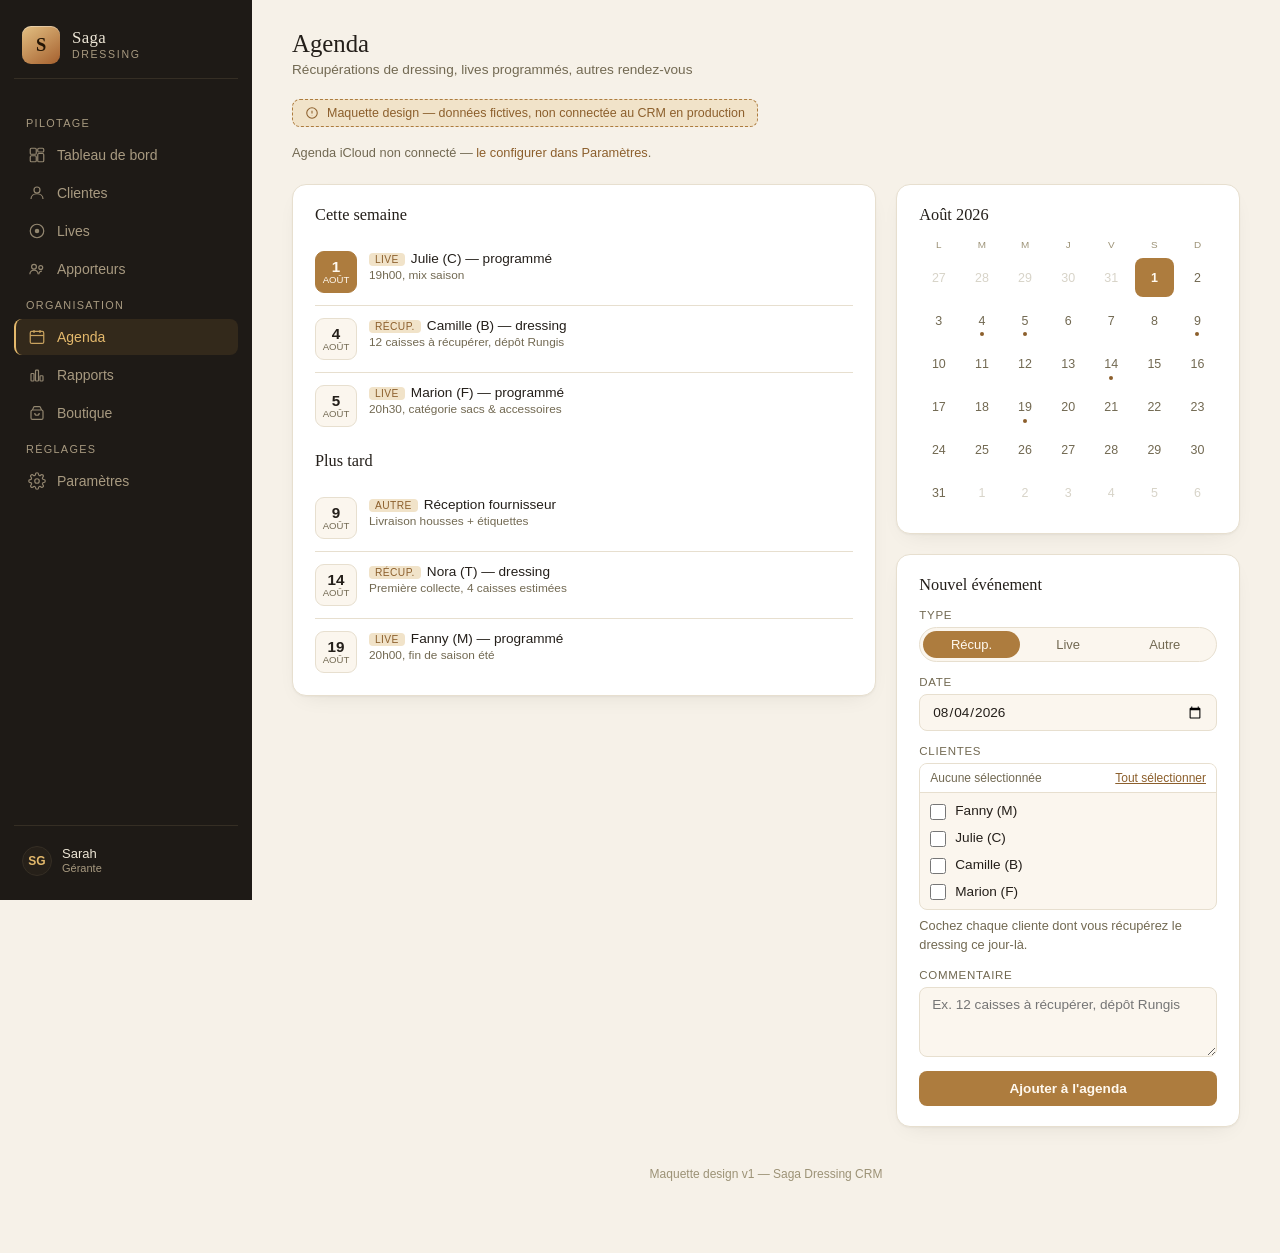
==== agenda.html @ a66706ad "feat: lives pilotés par les données — détail par cliente, articles modifiables, récaps PDF live.html" ====
<!DOCTYPE html>
<html lang="fr">
<head>
<meta charset="UTF-8" />
<meta name="viewport" content="width=device-width, initial-scale=1.0" />
<title>Agenda — Saga Dressing (maquette)</title>
<link rel="stylesheet" href="style.css" />
</head>
<body>
  <div class="app">
    <aside class="sidebar" id="sidebarRoot"></aside>

    <div class="main">
      <header class="topbar">
        <div>
          <h1>Agenda</h1>
          <p class="topbar-sub">Récupérations de dressing, lives programmés, autres rendez-vous</p>
        </div>
      </header>

      <div class="proto-badge">
        <svg width="14" height="14" viewBox="0 0 24 24" fill="none" stroke="currentColor" stroke-width="1.8"><circle cx="12" cy="12" r="9"/><line x1="12" y1="8" x2="12" y2="13"/><circle cx="12" cy="16.3" r="0.6" fill="currentColor" stroke="none"/></svg>
        Maquette design — données fictives, non connectée au CRM en production
      </div>

      <p class="card-note" style="margin:-6px 0 0;">
        Agenda iCloud non connecté — <a href="parametres.html" style="color:var(--brand-strong);">le configurer dans Paramètres</a>.
      </p>

      <section class="content-grid">
        <div class="panel">
          <div class="panel-head"><h2>Cette semaine</h2></div>
          <ul class="agenda-list" id="agendaThisWeek">
            <li>
              <div class="agenda-date today"><span class="d">1</span><span class="m">Août</span></div>
              <div class="agenda-body">
                <div class="agenda-title"><span class="agenda-kind">Live</span>Julie (C) — programmé<span class="sync-badge" data-sync-badge title="Synchronisé avec iCloud"><svg width="12" height="12" viewBox="0 0 24 24" fill="none" stroke="currentColor" stroke-width="1.8"><path d="M7 18a4.5 4.5 0 0 1-.6-8.96A5.5 5.5 0 0 1 17 8.5a4 4 0 0 1-.5 7.99"/></svg></span></div>
                <div class="agenda-meta">19h00, mix saison</div>
              </div>
            </li>
            <li>
              <div class="agenda-date"><span class="d">4</span><span class="m">Août</span></div>
              <div class="agenda-body">
                <div class="agenda-title"><span class="agenda-kind">Récup.</span>Camille (B) — dressing<span class="sync-badge" data-sync-badge title="Synchronisé avec iCloud"><svg width="12" height="12" viewBox="0 0 24 24" fill="none" stroke="currentColor" stroke-width="1.8"><path d="M7 18a4.5 4.5 0 0 1-.6-8.96A5.5 5.5 0 0 1 17 8.5a4 4 0 0 1-.5 7.99"/></svg></span></div>
                <div class="agenda-meta">12 caisses à récupérer, dépôt Rungis</div>
              </div>
            </li>
            <li>
              <div class="agenda-date"><span class="d">5</span><span class="m">Août</span></div>
              <div class="agenda-body">
                <div class="agenda-title"><span class="agenda-kind">Live</span>Marion (F) — programmé<span class="sync-badge" data-sync-badge title="Synchronisé avec iCloud"><svg width="12" height="12" viewBox="0 0 24 24" fill="none" stroke="currentColor" stroke-width="1.8"><path d="M7 18a4.5 4.5 0 0 1-.6-8.96A5.5 5.5 0 0 1 17 8.5a4 4 0 0 1-.5 7.99"/></svg></span></div>
                <div class="agenda-meta">20h30, catégorie sacs &amp; accessoires</div>
              </div>
            </li>
          </ul>

          <div class="panel-head" style="margin-top:22px;"><h2>Plus tard</h2></div>
          <ul class="agenda-list">
            <li>
              <div class="agenda-date"><span class="d">9</span><span class="m">Août</span></div>
              <div class="agenda-body">
                <div class="agenda-title"><span class="agenda-kind">Autre</span>Réception fournisseur</div>
                <div class="agenda-meta">Livraison housses + étiquettes</div>
              </div>
            </li>
            <li>
              <div class="agenda-date"><span class="d">14</span><span class="m">Août</span></div>
              <div class="agenda-body">
                <div class="agenda-title"><span class="agenda-kind">Récup.</span>Nora (T) — dressing</div>
                <div class="agenda-meta">Première collecte, 4 caisses estimées</div>
              </div>
            </li>
            <li>
              <div class="agenda-date"><span class="d">19</span><span class="m">Août</span></div>
              <div class="agenda-body">
                <div class="agenda-title"><span class="agenda-kind">Live</span>Fanny (M) — programmé</div>
                <div class="agenda-meta">20h00, fin de saison été</div>
              </div>
            </li>
          </ul>
        </div>

        <div class="side-col">
          <div class="panel">
            <div class="panel-head"><h2>Août 2026</h2></div>
            <div class="calendar-mini">
              <span class="dow">L</span><span class="dow">M</span><span class="dow">M</span><span class="dow">J</span><span class="dow">V</span><span class="dow">S</span><span class="dow">D</span>
              <span class="day muted">27</span><span class="day muted">28</span><span class="day muted">29</span><span class="day muted">30</span><span class="day muted">31</span><span class="day today">1</span><span class="day">2</span>
              <span class="day">3</span><span class="day has-event">4</span><span class="day has-event">5</span><span class="day">6</span><span class="day">7</span><span class="day">8</span><span class="day has-event">9</span>
              <span class="day">10</span><span class="day">11</span><span class="day">12</span><span class="day">13</span><span class="day has-event">14</span><span class="day">15</span><span class="day">16</span>
              <span class="day">17</span><span class="day">18</span><span class="day has-event">19</span><span class="day">20</span><span class="day">21</span><span class="day">22</span><span class="day">23</span>
              <span class="day">24</span><span class="day">25</span><span class="day">26</span><span class="day">27</span><span class="day">28</span><span class="day">29</span><span class="day">30</span>
              <span class="day">31</span><span class="day muted">1</span><span class="day muted">2</span><span class="day muted">3</span><span class="day muted">4</span><span class="day muted">5</span><span class="day muted">6</span>
            </div>
          </div>

          <div class="panel">
            <div class="panel-head"><h2>Nouvel événement</h2></div>
            <div class="form-grid">
              <div class="form-field">
                <label class="form-label">Type</label>
                <div class="toggle-group" id="evtType" style="width:100%;">
                  <button class="active" data-type="Récup." style="flex:1;">Récup.</button>
                  <button data-type="Live" style="flex:1;">Live</button>
                  <button data-type="Autre" style="flex:1;">Autre</button>
                </div>
              </div>
              <div class="form-field">
                <label class="form-label" for="evtDate">Date</label>
                <input class="form-input" type="date" id="evtDate" value="2026-08-04" />
              </div>

              <div class="form-field" id="evtClientesField">
                <label class="form-label" id="evtClientesLabel">Clientes</label>
                <div class="picker">
                  <div class="picker-head">
                    <span id="evtClientesCount">Aucune sélectionnée</span>
                    <button type="button" id="evtClientesToggleAll" onclick="basculerToutesClientes()">Tout sélectionner</button>
                  </div>
                  <div class="picker-list" id="evtClientesList"></div>
                </div>
                <span class="card-note" id="evtClientesNote">Un live peut regrouper plusieurs dressings : cochez toutes les clientes concernées.</span>
              </div>

              <div class="form-field" id="evtTitreField" style="display:none;">
                <label class="form-label" for="evtTitre">Intitulé</label>
                <input class="form-input" id="evtTitre" placeholder="Ex. Réception fournisseur" />
              </div>

              <div class="form-field">
                <label class="form-label" for="evtComment">Commentaire</label>
                <textarea class="form-textarea" id="evtComment" placeholder="Ex. 12 caisses à récupérer, dépôt Rungis"></textarea>
              </div>
              <button class="btn btn-primary" style="justify-content:center;" onclick="addEvent()">Ajouter à l'agenda</button>
            </div>
          </div>
        </div>
      </section>

      <p class="footnote">Maquette design v1 — Saga Dressing CRM</p>
    </div>
  </div>

<script src="nav.js"></script>
<script>
  renderSagaSidebar('agenda');

  var MOIS_AG = ['Janv.','Févr.','Mars','Avr.','Mai','Juin','Juil.','Août','Sept.','Oct.','Nov.','Déc.'];

  // Repli si la liste des clientes n'a jamais été ouverte dans ce navigateur
  var CLIENTES_AGENDA_DEFAUT = [
    { prenom: 'Fanny',   lettre: 'M', statut: 'active' },
    { prenom: 'Julie',   lettre: 'C', statut: 'active' },
    { prenom: 'Camille', lettre: 'B', statut: 'active' },
    { prenom: 'Marion',  lettre: 'F', statut: 'active' }
  ];

  function clientesDisponibles() {
    // Même source que la page Clientes : les fiches créées apparaissent ici aussi
    return sagaLoad('clientes', CLIENTES_AGENDA_DEFAUT)
      .filter(function (c) { return c.statut !== 'inactive'; });
  }

  function libelleCliente(c) { return c.prenom + ' (' + c.lettre + ')'; }

  function renderClientesPicker() {
    var liste = clientesDisponibles();
    var box = document.getElementById('evtClientesList');

    if (liste.length === 0) {
      box.innerHTML = '<div class="picker-empty">Aucune cliente active — créez une fiche depuis la page Clientes.</div>';
      majCompteurClientes();
      return;
    }

    box.innerHTML = liste.map(function (c, i) {
      var nom = libelleCliente(c);
      return '<label class="check-row">' +
        '<input type="checkbox" value="' + nom + '" data-cliente onchange="majCompteurClientes()" />' +
        '<span>' + nom + '</span>' +
      '</label>';
    }).join('');
    majCompteurClientes();
  }

  function clientesCochees() {
    return Array.prototype.slice
      .call(document.querySelectorAll('#evtClientesList input[data-cliente]:checked'))
      .map(function (i) { return i.value; });
  }

  function majCompteurClientes() {
    var toutes = document.querySelectorAll('#evtClientesList input[data-cliente]');
    var n = clientesCochees().length;
    var libelle = n === 0 ? 'Aucune sélectionnée'
      : n === 1 ? '1 dressing sélectionné'
      : n + ' dressings sélectionnés';
    document.getElementById('evtClientesCount').textContent = libelle;
    document.getElementById('evtClientesToggleAll').textContent =
      (toutes.length && n === toutes.length) ? 'Tout désélectionner' : 'Tout sélectionner';
  }

  function basculerToutesClientes() {
    var toutes = document.querySelectorAll('#evtClientesList input[data-cliente]');
    var toutCoche = toutes.length > 0 && clientesCochees().length === toutes.length;
    toutes.forEach(function (i) { i.checked = !toutCoche; });
    majCompteurClientes();
  }

  function typeActif() {
    var b = document.querySelector('#evtType button.active');
    return b ? b.dataset.type : 'Récup.';
  }

  // "Autre" n'est pas lié à une cliente : on demande un intitulé libre à la place
  function majFormulaireSelonType() {
    var type = typeActif();
    var estAutre = type === 'Autre';
    document.getElementById('evtClientesField').style.display = estAutre ? 'none' : 'flex';
    document.getElementById('evtTitreField').style.display = estAutre ? 'flex' : 'none';
    document.getElementById('evtClientesNote').textContent = type === 'Live'
      ? 'Un live peut regrouper plusieurs dressings : cochez toutes les clientes concernées.'
      : 'Cochez chaque cliente dont vous récupérez le dressing ce jour-là.';
  }

  function addEvent() {
    var type = typeActif();
    var dateVal = document.getElementById('evtDate').value;
    var comment = document.getElementById('evtComment').value.trim();
    if (!dateVal) { alert('Choisissez une date.'); return; }

    var titre;
    if (type === 'Autre') {
      titre = document.getElementById('evtTitre').value.trim();
      if (!titre) { alert("Donnez un intitulé à l'événement."); document.getElementById('evtTitre').focus(); return; }
    } else {
      var choisies = clientesCochees();
      if (choisies.length === 0) {
        alert('Sélectionnez au moins une cliente.');
        return;
      }
      titre = choisies.join(', ') + (type === 'Live' ? ' — programmé' : ' — dressing');
    }

    var d = new Date(dateVal + 'T00:00:00');
    var li = document.createElement('li');
    li.innerHTML =
      '<div class="agenda-date"><span class="d">' + d.getDate() + '</span><span class="m">' + MOIS_AG[d.getMonth()] + '</span></div>' +
      '<div class="agenda-body">' +
        '<div class="agenda-title"><span class="agenda-kind">' + type + '</span>' + titre + '</div>' +
        '<div class="agenda-meta">' + (comment || 'Sans commentaire') + '</div>' +
      '</div>';
    var list = document.getElementById('agendaThisWeek');
    list.appendChild(li);
    li.style.transition = 'background 1.4s ease';
    li.style.background = 'var(--good-bg)';
    setTimeout(function () { li.style.background = ''; }, 1400);

    // Formulaire vidé pour l'événement suivant
    document.getElementById('evtComment').value = '';
    document.getElementById('evtTitre').value = '';
    document.querySelectorAll('#evtClientesList input[data-cliente]').forEach(function (i) { i.checked = false; });
    majCompteurClientes();
  }

  document.querySelectorAll('#evtType button').forEach(function (btn) {
    btn.addEventListener('click', function () {
      btn.parentElement.querySelectorAll('button').forEach(function (b) { b.classList.remove('active'); });
      btn.classList.add('active');
      majFormulaireSelonType();
    });
  });

  renderClientesPicker();
  majFormulaireSelonType();

</script>
</body>
</html>
---- style.css ----
:root {
  --bg: #F6F1E8;
  --surface: #FFFFFF;
  --surface-alt: #FBF6EE;
  --line: #E7DFCF;
  --ink: #241F1A;
  --ink-muted: #726952;
  --ink-faint: #9C9276;
  --brand: #AD7C3E;
  --brand-strong: #8C5F2C;
  --brand-soft: #F1E3C9;
  --good: #3E7D5B;
  --good-bg: #E3F0E7;
  --warn: #AD7C3E;
  --warn-bg: #F1E3C9;
  --critical: #B23B30;
  --critical-bg: #F8E1DD;
  --shadow: 0 1px 2px rgba(36,31,26,0.04), 0 8px 24px -12px rgba(36,31,26,0.12);

  --sidebar-bg: #1E1A16;
  --sidebar-bg-alt: #262019;
  --sidebar-ink: #EDE6D6;
  --sidebar-ink-muted: #A89A80;
  --sidebar-line: #352E24;
  --sidebar-active-bg: #33291B;
  --sidebar-active-ink: #E4B96C;
}

@media (prefers-color-scheme: dark) {
  :root {
    --bg: #15120E;
    --surface: #1E1A15;
    --surface-alt: #241F18;
    --line: #362F24;
    --ink: #F1E9DA;
    --ink-muted: #B3A78B;
    --ink-faint: #7D7460;
    --brand: #D2A360;
    --brand-strong: #E4B96C;
    --brand-soft: #3A2E1B;
    --good: #74C29B;
    --good-bg: #1E2E24;
    --warn: #D2A360;
    --warn-bg: #3A2E1B;
    --critical: #E38076;
    --critical-bg: #3A211D;
    --shadow: 0 1px 2px rgba(0,0,0,0.3), 0 8px 24px -12px rgba(0,0,0,0.5);
  }
}
:root[data-theme="dark"] {
  --bg: #15120E; --surface: #1E1A15; --surface-alt: #241F18; --line: #362F24;
  --ink: #F1E9DA; --ink-muted: #B3A78B; --ink-faint: #7D7460;
  --brand: #D2A360; --brand-strong: #E4B96C; --brand-soft: #3A2E1B;
  --good: #74C29B; --good-bg: #1E2E24; --warn: #D2A360; --warn-bg: #3A2E1B;
  --critical: #E38076; --critical-bg: #3A211D;
}
:root[data-theme="light"] {
  --bg: #F6F1E8; --surface: #FFFFFF; --surface-alt: #FBF6EE; --line: #E7DFCF;
  --ink: #241F1A; --ink-muted: #726952; --ink-faint: #9C9276;
  --brand: #AD7C3E; --brand-strong: #8C5F2C; --brand-soft: #F1E3C9;
  --good: #3E7D5B; --good-bg: #E3F0E7; --warn: #AD7C3E; --warn-bg: #F1E3C9;
  --critical: #B23B30; --critical-bg: #F8E1DD;
}

* { box-sizing: border-box; }
html, body { margin: 0; padding: 0; }
body {
  background: var(--bg);
  color: var(--ink);
  font-family: -apple-system, BlinkMacSystemFont, "Segoe UI", Roboto, Helvetica, Arial, sans-serif;
  -webkit-font-smoothing: antialiased;
  min-height: 100vh;
}
.serif { font-family: "Iowan Old Style", "Sitka Text", Georgia, "Times New Roman", serif; }
h1, h2, h3 { font-family: "Iowan Old Style", "Sitka Text", Georgia, "Times New Roman", serif; margin: 0; text-wrap: balance; font-weight: 500; }
.tabular { font-variant-numeric: tabular-nums; }
a { color: inherit; text-decoration: none; }
button { font: inherit; }

.app { display: flex; min-height: 100vh; }

/* ---------- Sidebar ---------- */
.sidebar {
  width: 252px; flex-shrink: 0;
  background: var(--sidebar-bg); color: var(--sidebar-ink);
  display: flex; flex-direction: column;
  padding: 22px 14px 18px; gap: 28px;
  position: sticky; top: 0; height: 100vh;
}
.brand { display: flex; align-items: center; gap: 12px; padding: 4px 8px 14px; border-bottom: 1px solid var(--sidebar-line); }
.brand-mark {
  width: 38px; height: 38px; border-radius: 9px;
  background: linear-gradient(145deg, #E3C083, #A5602E);
  display: flex; align-items: center; justify-content: center;
  font-family: "Iowan Old Style", Georgia, serif; font-weight: 600; font-size: 1.15rem;
  color: #241505; flex-shrink: 0; box-shadow: inset 0 1px 0 rgba(255,255,255,0.35);
}
.brand-word { display: flex; flex-direction: column; line-height: 1.1; }
.brand-word-main { font-family: "Iowan Old Style", Georgia, serif; font-size: 1.05rem; letter-spacing: 0.02em; }
.brand-word-sub { font-size: 0.66rem; letter-spacing: 0.16em; text-transform: uppercase; color: var(--sidebar-ink-muted); margin-top: 2px; }

.nav { display: flex; flex-direction: column; gap: 2px; }
.nav-label { font-size: 0.68rem; text-transform: uppercase; letter-spacing: 0.12em; color: var(--sidebar-ink-muted); padding: 10px 12px 6px; }
.nav-item {
  display: flex; align-items: center; gap: 11px; padding: 9px 12px; border-radius: 8px;
  color: var(--sidebar-ink-muted); font-size: 0.875rem; border-left: 2px solid transparent;
  cursor: pointer; transition: background 0.12s ease, color 0.12s ease;
}
.nav-item svg { flex-shrink: 0; opacity: 0.85; }
.nav-item:hover { background: var(--sidebar-bg-alt); color: var(--sidebar-ink); }
.nav-item.active { background: var(--sidebar-active-bg); color: var(--sidebar-active-ink); border-left-color: var(--sidebar-active-ink); }

.sidebar-foot { margin-top: auto; padding-top: 14px; border-top: 1px solid var(--sidebar-line); }
.user-chip { display: flex; align-items: center; gap: 10px; padding: 6px 8px; }
.user-avatar {
  width: 30px; height: 30px; border-radius: 50%; background: var(--sidebar-bg-alt);
  border: 1px solid var(--sidebar-line); display: flex; align-items: center; justify-content: center;
  font-size: 0.75rem; font-weight: 600; color: var(--sidebar-active-ink);
}
.user-meta { line-height: 1.25; }
.user-name { font-size: 0.8125rem; color: var(--sidebar-ink); }
.user-role { font-size: 0.6875rem; color: var(--sidebar-ink-muted); }

/* ---------- Main ---------- */
.main { flex: 1; min-width: 0; padding: 30px 40px 60px; display: flex; flex-direction: column; gap: 22px; }

.topbar { display: flex; align-items: flex-end; justify-content: space-between; gap: 20px; flex-wrap: wrap; }
.topbar h1 { font-size: 1.55rem; }
.topbar-sub { margin: 4px 0 0; font-size: 0.85rem; color: var(--ink-muted); }
.topbar-actions { display: flex; align-items: center; gap: 12px; flex-wrap: wrap; }

.back-link { display: inline-flex; align-items: center; gap: 6px; font-size: 0.8125rem; color: var(--ink-muted); margin-bottom: 4px; }
.back-link:hover { color: var(--ink); }

.toggle-group { display: inline-flex; background: var(--surface-alt); border: 1px solid var(--line); border-radius: 999px; padding: 3px; }
.toggle-group button {
  border: none; background: transparent; color: var(--ink-muted); padding: 6px 14px;
  border-radius: 999px; font-size: 0.8125rem; cursor: pointer; transition: background 0.12s ease, color 0.12s ease;
}
.toggle-group button.active { background: var(--brand); color: #FFF9EF; }

.search { display: flex; align-items: center; gap: 8px; border: 1px solid var(--line); background: var(--surface); border-radius: 8px; padding: 7px 12px; min-width: 220px; }
.search svg { color: var(--ink-faint); flex-shrink: 0; }
.search input { border: none; outline: none; background: transparent; color: var(--ink); font-size: 0.8125rem; width: 100%; }
.search input::placeholder { color: var(--ink-faint); }

.proto-badge {
  display: inline-flex; align-items: center; gap: 8px; width: fit-content; padding: 6px 12px;
  background: var(--warn-bg); color: var(--brand-strong); border: 1px dashed var(--brand); border-radius: 8px; font-size: 0.78rem;
}

/* ---------- Buttons ---------- */
.btn {
  display: inline-flex; align-items: center; gap: 7px; padding: 9px 16px; border-radius: 8px;
  font-size: 0.85rem; font-weight: 600; cursor: pointer; border: 1px solid transparent;
  transition: background 0.12s ease, border-color 0.12s ease;
}
.btn svg { flex-shrink: 0; }
.btn-primary { background: var(--brand); color: #FFF9EF; }
.btn-primary:hover { background: var(--brand-strong); }
.btn-secondary { background: var(--surface); border-color: var(--line); color: var(--ink); }
.btn-secondary:hover { background: var(--surface-alt); }
.btn-ghost { background: transparent; color: var(--ink-muted); }
.btn-ghost:hover { background: var(--surface-alt); color: var(--ink); }
.btn-sm { padding: 6px 12px; font-size: 0.78rem; }

/* ---------- KPI ---------- */
.kpi-grid { display: grid; grid-template-columns: repeat(auto-fit, minmax(216px, 1fr)); gap: 18px; }
.kpi-card { background: var(--surface); border: 1px solid var(--line); border-radius: 14px; padding: 18px 20px; box-shadow: var(--shadow); display: flex; flex-direction: column; gap: 12px; }
.kpi-top { display: flex; align-items: center; justify-content: space-between; }
.kpi-label { font-size: 0.7rem; text-transform: uppercase; letter-spacing: 0.09em; color: var(--ink-muted); }
.kpi-icon { width: 30px; height: 30px; border-radius: 8px; background: var(--brand-soft); color: var(--brand-strong); display: flex; align-items: center; justify-content: center; }
.kpi-value { font-size: 2rem; font-weight: 600; letter-spacing: -0.01em; }
.kpi-value small { font-size: 1rem; font-weight: 500; color: var(--ink-muted); }
.kpi-delta { display: flex; align-items: center; gap: 6px; font-size: 0.78rem; color: var(--ink-muted); }
.kpi-delta.good { color: var(--good); }
.kpi-spark { display: flex; align-items: flex-end; gap: 3px; height: 26px; margin-top: 2px; }
.kpi-spark span { flex: 1; background: var(--brand-soft); border-radius: 2px; }
.kpi-spark span:last-child { background: var(--brand); }

/* ---------- Layout grid & panels ---------- */
.content-grid { display: grid; grid-template-columns: 1.7fr 1fr; gap: 20px; align-items: start; }
@media (max-width: 1000px) { .content-grid { grid-template-columns: 1fr; } }
.side-col { display: flex; flex-direction: column; gap: 20px; }

.panel { background: var(--surface); border: 1px solid var(--line); border-radius: 14px; padding: 20px 22px; box-shadow: var(--shadow); }
.panel-head { display: flex; align-items: center; justify-content: space-between; margin-bottom: 14px; gap: 12px; flex-wrap: wrap; }
.panel-head h2 { font-size: 1.02rem; }
.panel-link { font-size: 0.8rem; color: var(--brand-strong); cursor: pointer; }

/* ---------- Tables ---------- */
table { width: 100%; border-collapse: collapse; }
thead th { text-align: left; font-size: 0.66rem; text-transform: uppercase; letter-spacing: 0.06em; color: var(--ink-faint); font-weight: 600; padding: 0 8px 9px; border-bottom: 1px solid var(--line); white-space: nowrap; }
thead th.num, td.num { text-align: right; }
tbody td { padding: 11px 8px; font-size: 0.85rem; border-bottom: 1px solid var(--line); color: var(--ink); }
tbody td.num, tfoot td.num, tbody td:first-child { white-space: nowrap; }
tbody tr:last-child td { border-bottom: none; }
tbody tr[data-href] { cursor: pointer; }
tbody tr[data-href]:hover td { background: var(--surface-alt); }
tfoot td { padding: 12px 8px; font-size: 0.85rem; border-top: 2px solid var(--line); }
.table-scroll { overflow-x: auto; }
.muted { color: var(--ink-muted); }

.tag-avatar { width: 22px; height: 22px; border-radius: 6px; background: var(--brand-soft); color: var(--brand-strong); font-size: 0.7rem; font-weight: 700; display: flex; align-items: center; justify-content: center; flex-shrink: 0; }
.name-cell { display: flex; align-items: center; gap: 9px; }

.chip { display: inline-block; padding: 3px 10px; border-radius: 999px; font-size: 0.72rem; font-weight: 600; white-space: nowrap; }
.chip.good { background: var(--good-bg); color: var(--good); }
.chip.warn { background: var(--warn-bg); color: var(--brand-strong); }
.chip.critical { background: var(--critical-bg); color: var(--critical); }
.chip.neutral { background: var(--surface-alt); color: var(--ink-muted); border: 1px solid var(--line); }

/* ---------- Filter bar ---------- */
.filter-bar { display: flex; align-items: center; gap: 12px; flex-wrap: wrap; }

/* ---------- Agenda list ---------- */
.agenda-list { list-style: none; margin: 0; padding: 0; }
.agenda-list li { display: flex; gap: 12px; padding: 12px 0; border-bottom: 1px solid var(--line); }
.agenda-list li:last-child { border-bottom: none; padding-bottom: 2px; }
.agenda-date { width: 42px; height: 42px; flex-shrink: 0; border-radius: 9px; background: var(--surface-alt); border: 1px solid var(--line); display: flex; flex-direction: column; align-items: center; justify-content: center; line-height: 1.05; }
.agenda-date .d { font-size: 0.95rem; font-weight: 700; }
.agenda-date .m { font-size: 0.6rem; text-transform: uppercase; color: var(--ink-muted); }
.agenda-date.today { background: var(--brand); border-color: var(--brand); }
.agenda-date.today .d, .agenda-date.today .m { color: #FFF9EF; }
.agenda-body { min-width: 0; }
.agenda-title { font-size: 0.85rem; }
.agenda-meta { font-size: 0.74rem; color: var(--ink-muted); margin-top: 2px; }
.agenda-kind { display: inline-block; font-size: 0.64rem; text-transform: uppercase; letter-spacing: 0.04em; padding: 1px 6px; border-radius: 4px; margin-right: 6px; background: var(--brand-soft); color: var(--brand-strong); }
.sync-badge { display: none; margin-left: 7px; color: var(--brand-strong); vertical-align: middle; }
.sync-badge.visible { display: inline-flex; }
.agenda-list li.from-icloud { background: var(--brand-soft); margin: 0 -14px; padding: 12px 14px; border-radius: 10px; border-bottom: none !important; }

/* ---------- Bar list ---------- */
.bar-list { list-style: none; margin: 0; padding: 0; display: flex; flex-direction: column; gap: 14px; }
.bar-row-top { display: flex; justify-content: space-between; font-size: 0.83rem; margin-bottom: 6px; }
.bar-track { height: 6px; border-radius: 999px; background: var(--surface-alt); border: 1px solid var(--line); overflow: hidden; }
.bar-fill { height: 100%; background: var(--brand); border-radius: 999px; }

/* ---------- Detail header ---------- */
.detail-header { display: flex; align-items: center; gap: 16px; flex-wrap: wrap; }
.avatar-lg { width: 56px; height: 56px; border-radius: 14px; background: linear-gradient(145deg, #E3C083, #A5602E); color: #241505; display: flex; align-items: center; justify-content: center; font-family: "Iowan Old Style", Georgia, serif; font-size: 1.4rem; font-weight: 600; flex-shrink: 0; }
.detail-title-block { display: flex; flex-direction: column; gap: 4px; }
.detail-title-row { display: flex; align-items: center; gap: 10px; }
.detail-title-row h1 { font-size: 1.4rem; }
.detail-meta { font-size: 0.82rem; color: var(--ink-muted); }
.detail-actions { margin-left: auto; display: flex; gap: 10px; flex-wrap: wrap; }

.stat-inline-row { display: flex; gap: 28px; flex-wrap: wrap; padding: 18px 22px; background: var(--surface); border: 1px solid var(--line); border-radius: 14px; box-shadow: var(--shadow); }
.stat-inline { display: flex; flex-direction: column; gap: 4px; }
.stat-inline .label { font-size: 0.68rem; text-transform: uppercase; letter-spacing: 0.08em; color: var(--ink-muted); }
.stat-inline .value { font-size: 1.25rem; font-weight: 600; }

/* ---------- Tabs ---------- */
.tabs { display: flex; gap: 4px; border-bottom: 1px solid var(--line); overflow-x: auto; scrollbar-width: thin; }
.tab-item { padding: 10px 4px; margin-right: 22px; font-size: 0.85rem; color: var(--ink-muted); cursor: pointer; border-bottom: 2px solid transparent; white-space: nowrap; }
.tab-item:hover { color: var(--ink); }
.tab-item.active { color: var(--ink); border-bottom-color: var(--brand); font-weight: 600; }
.tab-panel { display: none; }
.tab-panel.active { display: block; }

/* ---------- Info list ---------- */
.info-list { display: flex; flex-direction: column; }
.info-row { display: flex; justify-content: space-between; gap: 16px; padding: 11px 0; border-bottom: 1px solid var(--line); font-size: 0.85rem; }
.info-row:last-child { border-bottom: none; }
.info-row .k { color: var(--ink-muted); }
.info-row .v { text-align: right; }

/* ---------- File list (pièces jointes) ---------- */
.file-list { display: flex; flex-direction: column; gap: 10px; }
.file-row { display: flex; align-items: center; gap: 12px; padding: 12px 14px; border: 1px solid var(--line); border-radius: 10px; background: var(--surface-alt); }
.file-icon { width: 36px; height: 36px; border-radius: 8px; background: var(--brand-soft); color: var(--brand-strong); display: flex; align-items: center; justify-content: center; flex-shrink: 0; }
.file-meta { flex: 1; min-width: 0; }
.file-name { font-size: 0.85rem; }
.file-sub { font-size: 0.74rem; color: var(--ink-muted); margin-top: 3px; display: flex; align-items: center; }
.file-actions { display: flex; gap: 6px; flex-shrink: 0; }

/* ---------- Contrat : mail-merge preview + signature steps ---------- */
.contrat-columns { display: grid; grid-template-columns: 1fr 1.15fr; gap: 22px; align-items: start; }
@media (max-width: 1000px) { .contrat-columns { grid-template-columns: 1fr; } }

.doc-preview {
  background: var(--surface-alt); border: 1px solid var(--line); border-radius: 12px;
  padding: 26px 28px; font-family: "Iowan Old Style", "Sitka Text", Georgia, serif;
  font-size: 0.82rem; line-height: 1.7; color: var(--ink);
  max-height: 640px; overflow-y: auto;
}
.doc-preview .doc-title { font-size: 1rem; font-weight: 700; letter-spacing: 0.04em; text-align: center; margin-bottom: 18px; }
.doc-preview h3 {
  font-family: -apple-system, BlinkMacSystemFont, "Segoe UI", sans-serif;
  font-size: 0.72rem; text-transform: uppercase; letter-spacing: 0.07em; font-weight: 700;
  color: var(--brand-strong); margin: 18px 0 6px;
}
.doc-preview h3:first-of-type { margin-top: 0; }
.doc-preview p { margin: 0 0 4px; }
.doc-preview .field { background: var(--brand-soft); color: var(--brand-strong); padding: 1px 7px; border-radius: 4px; font-weight: 600; transition: background 0.15s ease; }
.doc-preview .field.empty { background: transparent; color: var(--ink-faint); font-weight: 400; border-bottom: 1px dashed var(--ink-faint); padding: 1px 2px; border-radius: 0; }

.sign-steps { display: flex; align-items: flex-start; margin-bottom: 22px; }
.sign-step { flex: 1; display: flex; flex-direction: column; align-items: center; gap: 6px; position: relative; text-align: center; }
.sign-step:not(:last-child)::after { content: ""; position: absolute; top: 11px; left: 50%; width: 100%; height: 2px; background: var(--line); z-index: 0; }
.sign-step.done:not(:last-child)::after { background: var(--good); }
.sign-step .dot {
  width: 22px; height: 22px; border-radius: 50%; background: var(--surface); border: 2px solid var(--line);
  display: flex; align-items: center; justify-content: center; font-size: 0.68rem; font-weight: 700;
  color: var(--ink-muted); position: relative; z-index: 1;
}
.sign-step.done .dot { background: var(--good); border-color: var(--good); color: #fff; }
.sign-step.current .dot { background: var(--brand); border-color: var(--brand); color: #FFF9EF; }
.sign-step .label { font-size: 0.72rem; color: var(--ink-muted); }
.sign-step.done .label, .sign-step.current .label { color: var(--ink); font-weight: 600; }
.sign-step .sub { font-size: 0.64rem; color: var(--ink-faint); }

/* ---------- Générateur de boutique ---------- */
.dress-list { display: flex; flex-direction: column; gap: 8px; }
.dress-row {
  display: flex; align-items: center; gap: 12px; padding: 10px 12px;
  border: 1px solid var(--line); border-radius: 10px; background: var(--surface-alt); cursor: pointer;
}
.dress-row input[type="checkbox"] { width: 16px; height: 16px; accent-color: var(--brand); flex-shrink: 0; }
.dress-name { flex: 1; font-size: 0.85rem; min-width: 0; }

.palier-grid { display: flex; flex-wrap: wrap; gap: 6px; }
.palier-chip {
  display: inline-flex; align-items: center; gap: 5px; padding: 5px 10px;
  border: 1px solid var(--line); border-radius: 999px; background: var(--surface-alt);
  font-size: 0.78rem; cursor: pointer; color: var(--ink-muted);
}
.palier-chip.on { background: var(--brand-soft); border-color: var(--brand); color: var(--brand-strong); font-weight: 600; }
.palier-chip input { width: 13px; height: 13px; accent-color: var(--brand); }

/* ---------- Vignettes (image de dressing) ---------- */
.vignette-drop {
  width: 96px; height: 96px; flex-shrink: 0; border-radius: 10px;
  border: 1px dashed var(--brand); background: var(--surface);
  display: flex; align-items: center; justify-content: center; cursor: pointer;
  color: var(--ink-muted); font-size: 0.72rem; text-align: center; overflow: hidden;
}
.vignette-drop:hover { background: var(--brand-soft); }
.vignette-drop img { width: 100%; height: 100%; object-fit: cover; }
.vignette-thumb {
  width: 34px; height: 34px; border-radius: 7px; object-fit: cover;
  border: 1px solid var(--line); display: block;
}
.vignette-thumb.empty {
  display: flex; align-items: center; justify-content: center;
  background: var(--surface-alt); color: var(--ink-faint); font-size: 0.75rem;
}

/* ---------- Profils d'envoi d'email ---------- */
.mail-profile { padding: 20px 22px; border: 1px solid var(--line); border-radius: 12px; background: var(--surface-alt); margin-bottom: 20px; }
.mail-profile .info-card { background: var(--surface); }
.mail-preview { border: 1px solid var(--line); border-radius: 10px; background: var(--surface); padding: 14px 16px; }
.mail-preview-head { font-size: 0.68rem; text-transform: uppercase; letter-spacing: 0.08em; color: var(--ink-muted); margin-bottom: 10px; }
.mail-preview-row { display: flex; gap: 14px; font-size: 0.82rem; padding: 4px 0; }
.mail-preview-row .k { width: 92px; flex-shrink: 0; color: var(--ink-muted); }
.mail-preview-row .v { color: var(--ink); }

/* ---------- Checklist de justificatifs (apporteur) ---------- */
.doc-checklist { display: flex; flex-direction: column; gap: 8px; }
.doc-row { display: flex; align-items: center; gap: 12px; padding: 12px 14px; border: 1px solid var(--line); border-radius: 10px; background: var(--surface-alt); flex-wrap: wrap; }
.doc-meta { flex: 1; min-width: 180px; }
.doc-name { font-size: 0.85rem; }
.doc-name .req { font-size: 0.62rem; text-transform: uppercase; letter-spacing: 0.05em; color: var(--brand-strong); background: var(--brand-soft); padding: 1px 6px; border-radius: 4px; margin-left: 6px; }
.doc-sub { font-size: 0.74rem; color: var(--ink-muted); margin-top: 3px; }
.doc-state { flex-shrink: 0; }

/* ---------- Signatures en attente (dashboard) ---------- */
.sign-list { list-style: none; margin: 0; padding: 0; }
.sign-list li { display: flex; flex-direction: column; gap: 6px; padding: 12px 0; border-bottom: 1px solid var(--line); }
.sign-list li:last-child { border-bottom: none; padding-bottom: 0; }
.sign-doc { display: flex; align-items: center; gap: 4px; font-size: 0.85rem; }
.sign-doc a { color: var(--ink); }
.sign-doc a:hover { color: var(--brand-strong); text-decoration: underline; }
.sign-state { display: flex; align-items: center; gap: 10px; flex-wrap: wrap; font-size: 0.74rem; }

/* ---------- Bandeau d'alerte (fiche cliente) ---------- */
.alert-bar {
  display: flex; align-items: center; gap: 12px; padding: 12px 16px;
  border: 1px solid var(--warn); background: var(--warn-bg); border-radius: 10px;
  font-size: 0.84rem; color: var(--brand-strong); flex-wrap: wrap;
}
.alert-bar svg { flex-shrink: 0; }
.alert-bar .alert-action { margin-left: auto; }

/* ---------- Notes par cliente ---------- */
.tab-badge {
  display: inline-block; min-width: 18px; padding: 1px 6px; margin-left: 6px;
  border-radius: 999px; background: var(--brand); color: #FFF9EF;
  font-size: 0.68rem; font-weight: 700; text-align: center; vertical-align: middle;
}
.note-composer { display: flex; flex-direction: column; gap: 10px; padding: 16px 18px; border: 1px solid var(--line); border-radius: 12px; background: var(--surface-alt); }
.note-composer .form-textarea { background: var(--surface); min-height: 62px; }
.note-composer-actions { display: flex; align-items: center; justify-content: space-between; gap: 12px; flex-wrap: wrap; }

.note-list { list-style: none; margin: 18px 0 0; padding: 0; display: flex; flex-direction: column; gap: 2px; }
.note-item { display: flex; align-items: flex-start; gap: 12px; padding: 13px 4px; border-bottom: 1px solid var(--line); }
.note-item:last-child { border-bottom: none; }
.note-item.done .note-text { color: var(--ink-faint); text-decoration: line-through; }
.note-check { width: 16px; height: 16px; margin-top: 2px; accent-color: var(--good); cursor: pointer; flex-shrink: 0; }
.note-bullet { width: 6px; height: 6px; border-radius: 50%; background: var(--brand); margin: 8px 5px 0; flex-shrink: 0; }
.note-body { flex: 1; min-width: 0; }
.note-text { font-size: 0.86rem; line-height: 1.55; }
.note-meta { font-size: 0.72rem; color: var(--ink-muted); margin-top: 4px; }

/* ---------- Tableau de droits ---------- */
.perm-table th.perm-col, .perm-table td.perm-col { text-align: center; width: 120px; }
.perm-table input[type="radio"] { width: 16px; height: 16px; accent-color: var(--brand); cursor: pointer; }
.perm-table tbody td { vertical-align: middle; }

/* ---------- Carte d'information ---------- */
.info-card { background: var(--surface-alt); border: 1px solid var(--line); border-radius: 12px; padding: 18px 20px; }
.info-card-title { display: flex; align-items: center; gap: 9px; font-size: 0.9rem; font-weight: 600; margin-bottom: 8px; color: var(--ink); }
.info-card-title svg { color: var(--brand-strong); flex-shrink: 0; }

/* ---------- Pages d'authentification ---------- */
.auth-page { min-height: 100vh; display: flex; align-items: center; justify-content: center; padding: 32px 20px; background: var(--bg); }
.auth-card { width: 100%; max-width: 420px; background: var(--surface); border: 1px solid var(--line); border-radius: 16px; box-shadow: var(--shadow); padding: 32px 30px; }
.auth-brand { display: flex; align-items: center; gap: 12px; justify-content: center; margin-bottom: 26px; }
.auth-brand .brand-word-main { color: var(--ink); }
.auth-brand .brand-word-sub { color: var(--ink-muted); }
.auth-step { display: none; }
.auth-step.active { display: block; }
.auth-title { font-size: 1.3rem; margin-bottom: 6px; }
.auth-sub { font-size: 0.85rem; color: var(--ink-muted); line-height: 1.55; margin: 0 0 20px; }
.auth-icon { width: 46px; height: 46px; border-radius: 12px; background: var(--brand-soft); color: var(--brand-strong); display: flex; align-items: center; justify-content: center; margin-bottom: 14px; }
.auth-icon.good { background: var(--good-bg); color: var(--good); }
.auth-note { font-size: 0.72rem; color: var(--ink-faint); text-align: center; line-height: 1.5; margin: 24px 0 0; padding-top: 16px; border-top: 1px solid var(--line); }
.link-button { background: none; border: none; color: var(--brand-strong); font-size: 0.82rem; cursor: pointer; padding: 4px; text-align: center; }
.link-button:hover { text-decoration: underline; }
.strength-bar { height: 4px; border-radius: 999px; background: var(--surface-alt); border: 1px solid var(--line); overflow: hidden; margin-top: 8px; }
.strength-fill { height: 100%; width: 0; background: var(--line); border-radius: 999px; transition: width 0.2s ease, background 0.2s ease; }

/* ---------- Recap bar (sélecteur de période) ---------- */
.recap-bar { display: flex; align-items: center; justify-content: space-between; gap: 16px; flex-wrap: wrap; }
.recap-bar-left { display: flex; align-items: baseline; gap: 10px; }
.recap-title { font-family: "Iowan Old Style", "Sitka Text", Georgia, serif; font-size: 1.02rem; }
.recap-period-label { font-size: 0.8rem; color: var(--ink-muted); }
.recap-bar-right { display: flex; align-items: center; gap: 12px; flex-wrap: wrap; }
.recap-dates { display: flex; align-items: center; gap: 8px; }
.recap-dates .form-label { margin: 0; }
.recap-dates .form-input { width: auto; padding: 6px 10px; font-size: 0.8rem; }

/* ---------- Checkbox row ---------- */
.check-row { display: flex; align-items: flex-start; gap: 9px; font-size: 0.85rem; cursor: pointer; line-height: 1.45; }
.check-row input[type="checkbox"] { width: 16px; height: 16px; margin: 2px 0 0; accent-color: var(--brand); flex-shrink: 0; cursor: pointer; }

/* ---------- Liste à cocher (sélection multiple : clientes d'un live…) ---------- */
.picker { border: 1px solid var(--line); border-radius: 8px; background: var(--surface-alt); overflow: hidden; }
.picker-head {
  display: flex; align-items: center; justify-content: space-between; gap: 10px;
  padding: 7px 10px; border-bottom: 1px solid var(--line);
  font-size: 0.75rem; color: var(--ink-muted); background: var(--surface);
}
.picker-head button {
  border: 0; background: none; padding: 0; cursor: pointer;
  font: inherit; color: var(--brand-strong); text-decoration: underline;
}
.picker-list { max-height: 168px; overflow-y: auto; padding: 8px 10px; display: flex; flex-direction: column; gap: 7px; }
.picker-list .check-row { align-items: center; }
.picker-empty { padding: 14px 10px; font-size: 0.8rem; color: var(--ink-muted); text-align: center; }

/* ---------- Calc recap (récapitulatif de calcul) ---------- */
.calc-recap { border: 1px solid var(--line); border-radius: 10px; background: var(--surface); padding: 12px 14px; display: flex; flex-direction: column; gap: 7px; }
.calc-row { display: flex; justify-content: space-between; gap: 16px; font-size: 0.82rem; color: var(--ink-muted); }
.calc-row.total { border-top: 1px solid var(--line); padding-top: 8px; margin-top: 1px; font-size: 0.9rem; font-weight: 600; color: var(--ink); }
.calc-row.total .tabular { color: var(--brand-strong); }

/* ---------- Empty state ---------- */
.empty-state { display: flex; flex-direction: column; align-items: center; justify-content: center; gap: 10px; padding: 40px 20px; border: 1px dashed var(--line); border-radius: 12px; color: var(--ink-muted); text-align: center; }
.empty-state svg { color: var(--ink-faint); }
.empty-state .t { font-size: 0.88rem; color: var(--ink); }
.empty-state .s { font-size: 0.78rem; }

/* ---------- Form ---------- */
.form-field { display: flex; flex-direction: column; gap: 6px; }
.form-label { font-size: 0.72rem; text-transform: uppercase; letter-spacing: 0.06em; color: var(--ink-muted); }
.form-input, .form-select, .form-textarea {
  border: 1px solid var(--line); background: var(--surface-alt); color: var(--ink); border-radius: 8px;
  padding: 9px 12px; font-size: 0.85rem; font-family: inherit; width: 100%;
}
.form-textarea { resize: vertical; min-height: 70px; }
.form-grid { display: flex; flex-direction: column; gap: 14px; }

/* ---------- Mini calendar ---------- */
.calendar-mini { display: grid; grid-template-columns: repeat(7, 1fr); gap: 4px; }
.calendar-mini .dow { font-size: 0.62rem; text-transform: uppercase; color: var(--ink-faint); text-align: center; padding-bottom: 4px; }
.calendar-mini .day { aspect-ratio: 1; display: flex; align-items: center; justify-content: center; font-size: 0.78rem; border-radius: 8px; color: var(--ink-muted); position: relative; }
.calendar-mini .day.muted { color: var(--ink-faint); opacity: 0.4; }
.calendar-mini .day.today { background: var(--brand); color: #FFF9EF; font-weight: 700; }
.calendar-mini .day.has-event::after { content: ""; position: absolute; bottom: 4px; width: 4px; height: 4px; border-radius: 50%; background: var(--brand-strong); }
.calendar-mini .day.today.has-event::after { background: #FFF9EF; }

/* ---------- Bar chart (reports) ---------- */
.bar-chart { display: flex; align-items: flex-end; gap: 12px; height: 140px; padding-top: 10px; }
.bar-chart .bar { flex: 1; display: flex; flex-direction: column; align-items: center; justify-content: flex-end; gap: 8px; height: 100%; }
.bar-chart .bar-fill { width: 60%; border-radius: 6px 6px 2px 2px; background: var(--brand-soft); }
.bar-chart .bar.peak .bar-fill { background: var(--brand); }
.bar-chart .bar-label { font-size: 0.68rem; color: var(--ink-muted); }

.footnote { text-align: center; font-size: 0.75rem; color: var(--ink-faint); padding-top: 6px; }

.card-note { font-size: 0.8rem; color: var(--ink-muted); line-height: 1.5; }

/* ---------- Impression / export PDF ---------- */
@media print {
  .sidebar, .topbar-actions, .proto-badge, .toggle-group, .filter-bar button,
  .btn, .footnote, .alert-bar { display: none !important; }
  .app { display: block; }
  .main { padding: 0; }
  .panel { break-inside: avoid; box-shadow: none; border-color: #ccc; }
  body { background: #fff; }
  a[href]::after { content: ""; }
}
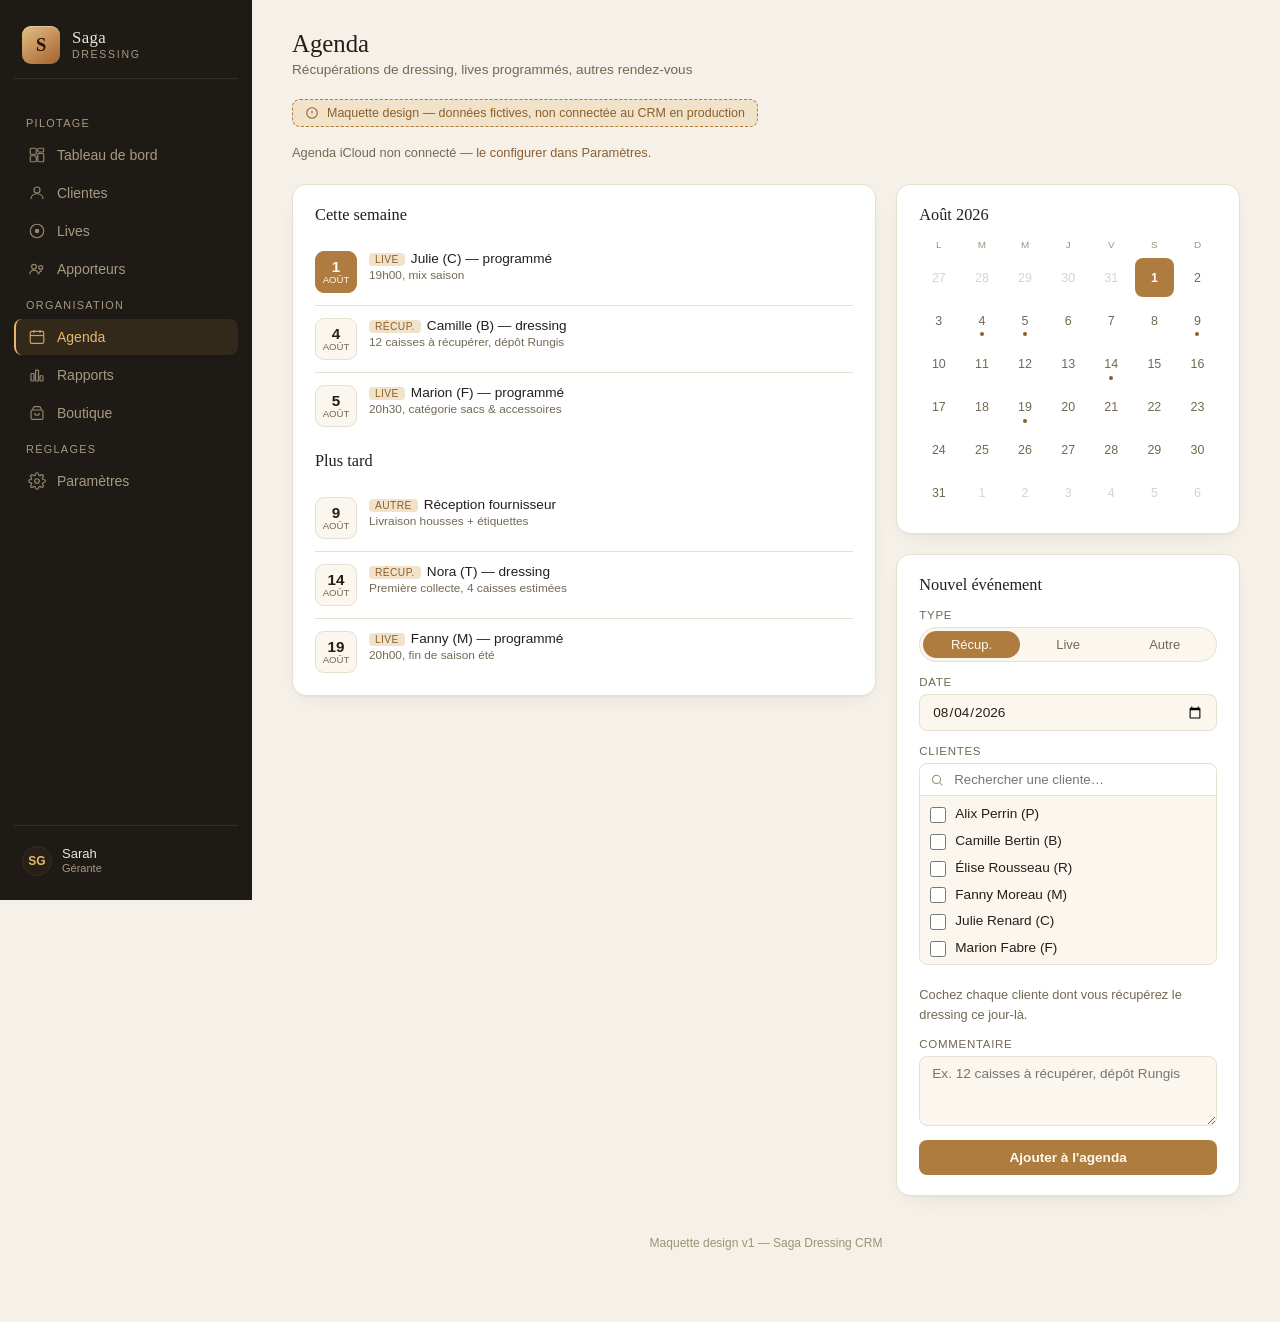
==== commit d6151fc6: "feat: PDF réels avec logo, rapports détaillés, corrections paiement et agenda 1. Paiements — le mode" ====
--- a/agenda.html
+++ b/agenda.html
@@ -111,15 +111,16 @@
               </div>
 
               <div class="form-field" id="evtClientesField">
-                <label class="form-label" id="evtClientesLabel">Clientes</label>
+                <label class="form-label" for="evtClientesSearch">Clientes</label>
                 <div class="picker">
-                  <div class="picker-head">
-                    <span id="evtClientesCount">Aucune sélectionnée</span>
-                    <button type="button" id="evtClientesToggleAll" onclick="basculerToutesClientes()">Tout sélectionner</button>
+                  <div class="picker-search">
+                    <svg width="14" height="14" viewBox="0 0 24 24" fill="none" stroke="currentColor" stroke-width="1.8"><circle cx="11" cy="11" r="7"/><line x1="21" y1="21" x2="16.65" y2="16.65"/></svg>
+                    <input type="text" id="evtClientesSearch" placeholder="Rechercher une cliente…" autocomplete="off" />
                   </div>
                   <div class="picker-list" id="evtClientesList"></div>
                 </div>
-                <span class="card-note" id="evtClientesNote">Un live peut regrouper plusieurs dressings : cochez toutes les clientes concernées.</span>
+                <div class="picker-selection" id="evtClientesSelection"></div>
+                <span class="card-note" id="evtClientesNote">Tapez un nom pour la retrouver, puis cochez-la. Un live peut en regrouper plusieurs.</span>
               </div>
 
               <div class="form-field" id="evtTitreField" style="display:none;">
@@ -142,70 +143,68 @@
   </div>
 
 <script src="nav.js"></script>
+<script src="saga-pdf.js"></script>
 <script>
   renderSagaSidebar('agenda');
 
   var MOIS_AG = ['Janv.','Févr.','Mars','Avr.','Mai','Juin','Juil.','Août','Sept.','Oct.','Nov.','Déc.'];
 
-  // Repli si la liste des clientes n'a jamais été ouverte dans ce navigateur
-  var CLIENTES_AGENDA_DEFAUT = [
-    { prenom: 'Fanny',   lettre: 'M', statut: 'active' },
-    { prenom: 'Julie',   lettre: 'C', statut: 'active' },
-    { prenom: 'Camille', lettre: 'B', statut: 'active' },
-    { prenom: 'Marion',  lettre: 'F', statut: 'active' }
-  ];
+  // Sélection en cours, conservée même quand la recherche masque la ligne
+  var clientesChoisies = [];
 
   function clientesDisponibles() {
-    // Même source que la page Clientes : les fiches créées apparaissent ici aussi
-    return sagaLoad('clientes', CLIENTES_AGENDA_DEFAUT)
-      .filter(function (c) { return c.statut !== 'inactive'; });
-  }
-
-  function libelleCliente(c) { return c.prenom + ' (' + c.lettre + ')'; }
+    // Même annuaire que le reste de l'application
+    return sagaToutesClientes();
+  }
+
+  function libelleCliente(c) { return (c.nom || c.prenom) + ' (' + c.lettre + ')'; }
 
   function renderClientesPicker() {
-    var liste = clientesDisponibles();
+    var q = document.getElementById('evtClientesSearch').value.trim().toLowerCase();
     var box = document.getElementById('evtClientesList');
+    var liste = clientesDisponibles().filter(function (c) {
+      if (!q) return true;
+      return (c.prenom + ' ' + (c.nom || '') + ' ' + c.lettre).toLowerCase().indexOf(q) !== -1;
+    });
 
     if (liste.length === 0) {
-      box.innerHTML = '<div class="picker-empty">Aucune cliente active — créez une fiche depuis la page Clientes.</div>';
-      majCompteurClientes();
-      return;
+      box.innerHTML = '<div class="picker-empty">' +
+        (q ? 'Aucune cliente ne correspond à « ' + q + ' »' : 'Aucune cliente enregistrée') + '</div>';
+    } else {
+      box.innerHTML = liste.map(function (c) {
+        var nom = libelleCliente(c);
+        var coche = clientesChoisies.indexOf(nom) !== -1 ? ' checked' : '';
+        return '<label class="check-row">' +
+          '<input type="checkbox" value="' + nom + '" data-cliente' + coche + ' onchange="basculerCliente(this)" />' +
+          '<span>' + nom + '</span></label>';
+      }).join('');
     }
-
-    box.innerHTML = liste.map(function (c, i) {
-      var nom = libelleCliente(c);
-      return '<label class="check-row">' +
-        '<input type="checkbox" value="' + nom + '" data-cliente onchange="majCompteurClientes()" />' +
-        '<span>' + nom + '</span>' +
-      '</label>';
+    majSelection();
+  }
+
+  function basculerCliente(input) {
+    var i = clientesChoisies.indexOf(input.value);
+    if (input.checked && i === -1) clientesChoisies.push(input.value);
+    if (!input.checked && i !== -1) clientesChoisies.splice(i, 1);
+    majSelection();
+  }
+
+  // Les clientes retenues restent visibles sous la liste, même filtrées
+  function majSelection() {
+    var box = document.getElementById('evtClientesSelection');
+    if (clientesChoisies.length === 0) { box.innerHTML = ''; return; }
+    box.innerHTML = clientesChoisies.map(function (nom) {
+      return '<span class="picker-tag">' + nom +
+        '<button type="button" onclick="retirerCliente(\'' + nom.replace(/'/g, "\\'") + '\')" title="Retirer">×</button></span>';
     }).join('');
-    majCompteurClientes();
-  }
-
-  function clientesCochees() {
-    return Array.prototype.slice
-      .call(document.querySelectorAll('#evtClientesList input[data-cliente]:checked'))
-      .map(function (i) { return i.value; });
-  }
-
-  function majCompteurClientes() {
-    var toutes = document.querySelectorAll('#evtClientesList input[data-cliente]');
-    var n = clientesCochees().length;
-    var libelle = n === 0 ? 'Aucune sélectionnée'
-      : n === 1 ? '1 dressing sélectionné'
-      : n + ' dressings sélectionnés';
-    document.getElementById('evtClientesCount').textContent = libelle;
-    document.getElementById('evtClientesToggleAll').textContent =
-      (toutes.length && n === toutes.length) ? 'Tout désélectionner' : 'Tout sélectionner';
-  }
-
-  function basculerToutesClientes() {
-    var toutes = document.querySelectorAll('#evtClientesList input[data-cliente]');
-    var toutCoche = toutes.length > 0 && clientesCochees().length === toutes.length;
-    toutes.forEach(function (i) { i.checked = !toutCoche; });
-    majCompteurClientes();
-  }
+  }
+
+  function retirerCliente(nom) {
+    clientesChoisies = clientesChoisies.filter(function (n) { return n !== nom; });
+    renderClientesPicker();
+  }
+
+  function clientesCochees() { return clientesChoisies.slice(); }
 
   function typeActif() {
     var b = document.querySelector('#evtType button.active');
@@ -219,7 +218,7 @@
     document.getElementById('evtClientesField').style.display = estAutre ? 'none' : 'flex';
     document.getElementById('evtTitreField').style.display = estAutre ? 'flex' : 'none';
     document.getElementById('evtClientesNote').textContent = type === 'Live'
-      ? 'Un live peut regrouper plusieurs dressings : cochez toutes les clientes concernées.'
+      ? 'Tapez un nom pour la retrouver, puis cochez-la. Un live peut en regrouper plusieurs.'
       : 'Cochez chaque cliente dont vous récupérez le dressing ce jour-là.';
   }
 
@@ -259,8 +258,9 @@
     // Formulaire vidé pour l'événement suivant
     document.getElementById('evtComment').value = '';
     document.getElementById('evtTitre').value = '';
-    document.querySelectorAll('#evtClientesList input[data-cliente]').forEach(function (i) { i.checked = false; });
-    majCompteurClientes();
+    clientesChoisies = [];
+    document.getElementById('evtClientesSearch').value = '';
+    renderClientesPicker();
   }
 
   document.querySelectorAll('#evtType button').forEach(function (btn) {
@@ -271,6 +271,12 @@
     });
   });
 
+  var rechercheClientesTimer = null;
+  document.getElementById('evtClientesSearch').addEventListener('input', function () {
+    clearTimeout(rechercheClientesTimer);
+    rechercheClientesTimer = setTimeout(renderClientesPicker, 200);
+  });
+
   renderClientesPicker();
   majFormulaireSelonType();
 
--- a/style.css
+++ b/style.css
@@ -444,17 +444,35 @@
 .check-row { display: flex; align-items: flex-start; gap: 9px; font-size: 0.85rem; cursor: pointer; line-height: 1.45; }
 .check-row input[type="checkbox"] { width: 16px; height: 16px; margin: 2px 0 0; accent-color: var(--brand); flex-shrink: 0; cursor: pointer; }
 
+/* Nom complet sur deux niveaux dans les listes */
+.name-main { display: block; }
+.name-sub { display: block; font-size: 0.73rem; color: var(--ink-muted); margin-top: 1px; }
+
+/* ---------- Coordonnées sous le titre d'une fiche ---------- */
+.detail-contact { display: flex; flex-wrap: wrap; gap: 6px 18px; margin-top: 7px; }
+.contact-item { display: inline-flex; align-items: center; gap: 6px; font-size: 0.8rem; color: var(--ink-muted); }
+.contact-item svg { color: var(--ink-faint); flex-shrink: 0; }
+
 /* ---------- Liste à cocher (sélection multiple : clientes d'un live…) ---------- */
 .picker { border: 1px solid var(--line); border-radius: 8px; background: var(--surface-alt); overflow: hidden; }
-.picker-head {
-  display: flex; align-items: center; justify-content: space-between; gap: 10px;
-  padding: 7px 10px; border-bottom: 1px solid var(--line);
-  font-size: 0.75rem; color: var(--ink-muted); background: var(--surface);
-}
-.picker-head button {
-  border: 0; background: none; padding: 0; cursor: pointer;
-  font: inherit; color: var(--brand-strong); text-decoration: underline;
-}
+.picker-search {
+  display: flex; align-items: center; gap: 8px; padding: 7px 10px;
+  border-bottom: 1px solid var(--line); background: var(--surface); color: var(--ink-faint);
+}
+.picker-search input {
+  flex: 1; border: 0; background: none; outline: none;
+  font: inherit; font-size: 0.83rem; color: var(--ink); min-width: 0;
+}
+.picker-selection { display: flex; flex-wrap: wrap; gap: 6px; margin-top: 8px; }
+.picker-tag {
+  display: inline-flex; align-items: center; gap: 5px; padding: 3px 6px 3px 9px;
+  border-radius: 999px; background: var(--brand-soft); color: var(--brand-strong); font-size: 0.76rem;
+}
+.picker-tag button {
+  border: 0; background: none; padding: 0 2px; cursor: pointer;
+  color: inherit; font-size: 0.95rem; line-height: 1; opacity: .7;
+}
+.picker-tag button:hover { opacity: 1; }
 .picker-list { max-height: 168px; overflow-y: auto; padding: 8px 10px; display: flex; flex-direction: column; gap: 7px; }
 .picker-list .check-row { align-items: center; }
 .picker-empty { padding: 14px 10px; font-size: 0.8rem; color: var(--ink-muted); text-align: center; }
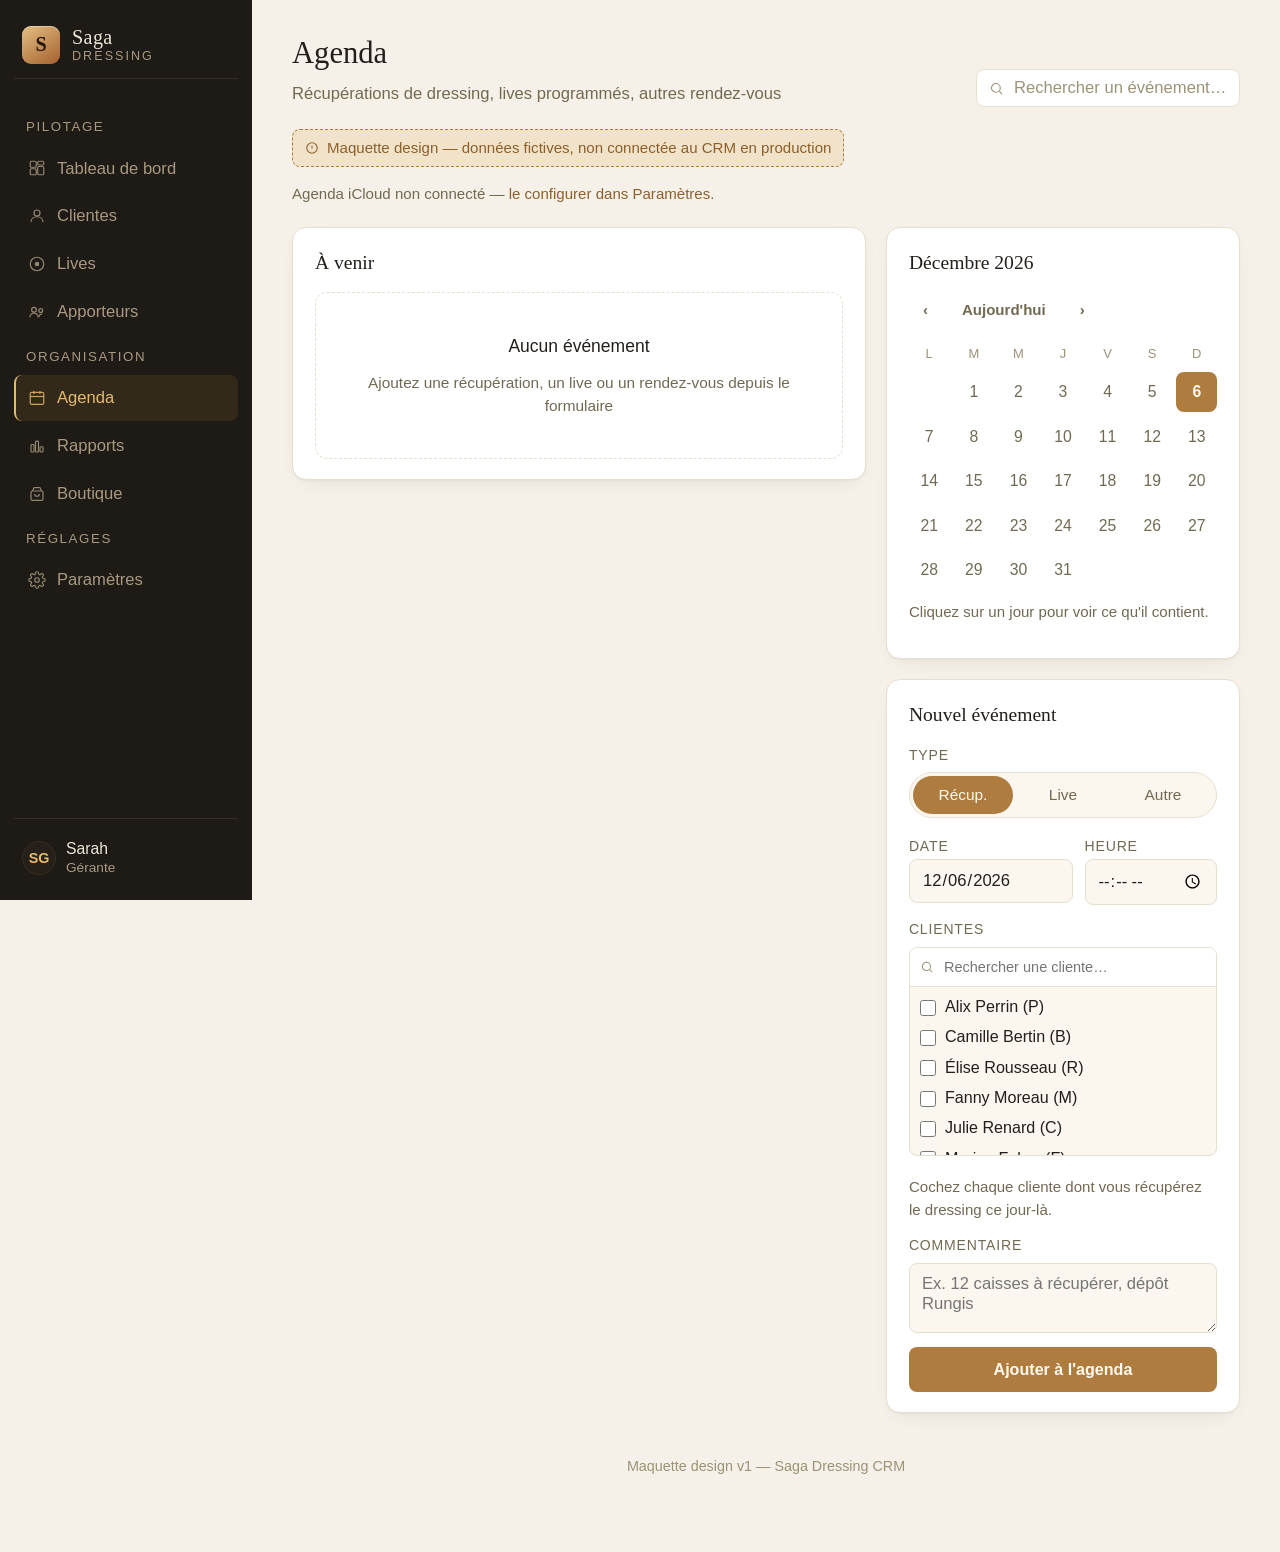
==== commit 072b4d53: "feat: lisibilité, calendriers, journal, utilisateurs et données réellement reliées Lisibilité et ide" ====
--- a/agenda.html
+++ b/agenda.html
@@ -16,6 +16,12 @@
           <h1>Agenda</h1>
           <p class="topbar-sub">Récupérations de dressing, lives programmés, autres rendez-vous</p>
         </div>
+        <div class="topbar-actions">
+          <div class="search">
+            <svg width="15" height="15" viewBox="0 0 24 24" fill="none" stroke="currentColor" stroke-width="1.8"><circle cx="11" cy="11" r="7"/><line x1="21" y1="21" x2="16.65" y2="16.65"/></svg>
+            <input type="text" id="searchAgenda" placeholder="Rechercher un événement…" />
+          </div>
+        </div>
       </header>
 
       <div class="proto-badge">
@@ -29,73 +35,33 @@
 
       <section class="content-grid">
         <div class="panel">
-          <div class="panel-head"><h2>Cette semaine</h2></div>
-          <ul class="agenda-list" id="agendaThisWeek">
-            <li>
-              <div class="agenda-date today"><span class="d">1</span><span class="m">Août</span></div>
-              <div class="agenda-body">
-                <div class="agenda-title"><span class="agenda-kind">Live</span>Julie (C) — programmé<span class="sync-badge" data-sync-badge title="Synchronisé avec iCloud"><svg width="12" height="12" viewBox="0 0 24 24" fill="none" stroke="currentColor" stroke-width="1.8"><path d="M7 18a4.5 4.5 0 0 1-.6-8.96A5.5 5.5 0 0 1 17 8.5a4 4 0 0 1-.5 7.99"/></svg></span></div>
-                <div class="agenda-meta">19h00, mix saison</div>
-              </div>
-            </li>
-            <li>
-              <div class="agenda-date"><span class="d">4</span><span class="m">Août</span></div>
-              <div class="agenda-body">
-                <div class="agenda-title"><span class="agenda-kind">Récup.</span>Camille (B) — dressing<span class="sync-badge" data-sync-badge title="Synchronisé avec iCloud"><svg width="12" height="12" viewBox="0 0 24 24" fill="none" stroke="currentColor" stroke-width="1.8"><path d="M7 18a4.5 4.5 0 0 1-.6-8.96A5.5 5.5 0 0 1 17 8.5a4 4 0 0 1-.5 7.99"/></svg></span></div>
-                <div class="agenda-meta">12 caisses à récupérer, dépôt Rungis</div>
-              </div>
-            </li>
-            <li>
-              <div class="agenda-date"><span class="d">5</span><span class="m">Août</span></div>
-              <div class="agenda-body">
-                <div class="agenda-title"><span class="agenda-kind">Live</span>Marion (F) — programmé<span class="sync-badge" data-sync-badge title="Synchronisé avec iCloud"><svg width="12" height="12" viewBox="0 0 24 24" fill="none" stroke="currentColor" stroke-width="1.8"><path d="M7 18a4.5 4.5 0 0 1-.6-8.96A5.5 5.5 0 0 1 17 8.5a4 4 0 0 1-.5 7.99"/></svg></span></div>
-                <div class="agenda-meta">20h30, catégorie sacs &amp; accessoires</div>
-              </div>
-            </li>
-          </ul>
-
-          <div class="panel-head" style="margin-top:22px;"><h2>Plus tard</h2></div>
-          <ul class="agenda-list">
-            <li>
-              <div class="agenda-date"><span class="d">9</span><span class="m">Août</span></div>
-              <div class="agenda-body">
-                <div class="agenda-title"><span class="agenda-kind">Autre</span>Réception fournisseur</div>
-                <div class="agenda-meta">Livraison housses + étiquettes</div>
-              </div>
-            </li>
-            <li>
-              <div class="agenda-date"><span class="d">14</span><span class="m">Août</span></div>
-              <div class="agenda-body">
-                <div class="agenda-title"><span class="agenda-kind">Récup.</span>Nora (T) — dressing</div>
-                <div class="agenda-meta">Première collecte, 4 caisses estimées</div>
-              </div>
-            </li>
-            <li>
-              <div class="agenda-date"><span class="d">19</span><span class="m">Août</span></div>
-              <div class="agenda-body">
-                <div class="agenda-title"><span class="agenda-kind">Live</span>Fanny (M) — programmé</div>
-                <div class="agenda-meta">20h00, fin de saison été</div>
-              </div>
-            </li>
-          </ul>
+          <div class="panel-head">
+            <h2 id="listeTitre">À venir</h2>
+            <button class="btn btn-ghost btn-sm" id="btnToutVoir" onclick="voirTout()" style="display:none;">Tout voir</button>
+          </div>
+          <ul class="agenda-list" id="agendaListe"></ul>
+          <div id="agendaVide" class="empty-state" style="display:none; margin-top:14px;">
+            <div class="t">Aucun événement</div>
+            <div class="s">Ajoutez une récupération, un live ou un rendez-vous depuis le formulaire</div>
+          </div>
         </div>
 
         <div class="side-col">
           <div class="panel">
-            <div class="panel-head"><h2>Août 2026</h2></div>
-            <div class="calendar-mini">
-              <span class="dow">L</span><span class="dow">M</span><span class="dow">M</span><span class="dow">J</span><span class="dow">V</span><span class="dow">S</span><span class="dow">D</span>
-              <span class="day muted">27</span><span class="day muted">28</span><span class="day muted">29</span><span class="day muted">30</span><span class="day muted">31</span><span class="day today">1</span><span class="day">2</span>
-              <span class="day">3</span><span class="day has-event">4</span><span class="day has-event">5</span><span class="day">6</span><span class="day">7</span><span class="day">8</span><span class="day has-event">9</span>
-              <span class="day">10</span><span class="day">11</span><span class="day">12</span><span class="day">13</span><span class="day has-event">14</span><span class="day">15</span><span class="day">16</span>
-              <span class="day">17</span><span class="day">18</span><span class="day has-event">19</span><span class="day">20</span><span class="day">21</span><span class="day">22</span><span class="day">23</span>
-              <span class="day">24</span><span class="day">25</span><span class="day">26</span><span class="day">27</span><span class="day">28</span><span class="day">29</span><span class="day">30</span>
-              <span class="day">31</span><span class="day muted">1</span><span class="day muted">2</span><span class="day muted">3</span><span class="day muted">4</span><span class="day muted">5</span><span class="day muted">6</span>
+            <div class="panel-head">
+              <h2 id="calTitre">—</h2>
+              <div style="display:flex; gap:6px;">
+                <button class="btn btn-ghost btn-sm" onclick="changerMois(-1)">‹</button>
+                <button class="btn btn-ghost btn-sm" onclick="allerAujourdhui()">Aujourd'hui</button>
+                <button class="btn btn-ghost btn-sm" onclick="changerMois(1)">›</button>
+              </div>
             </div>
+            <div class="calendar-mini" id="calendrier"></div>
+            <p class="card-note" style="margin-top:10px;">Cliquez sur un jour pour voir ce qu'il contient.</p>
           </div>
 
           <div class="panel">
-            <div class="panel-head"><h2>Nouvel événement</h2></div>
+            <div class="panel-head"><h2 id="formTitre">Nouvel événement</h2></div>
             <div class="form-grid">
               <div class="form-field">
                 <label class="form-label">Type</label>
@@ -105,9 +71,15 @@
                   <button data-type="Autre" style="flex:1;">Autre</button>
                 </div>
               </div>
-              <div class="form-field">
-                <label class="form-label" for="evtDate">Date</label>
-                <input class="form-input" type="date" id="evtDate" value="2026-08-04" />
+              <div class="form-field" style="flex-direction:row; gap:12px;">
+                <div style="flex:1;">
+                  <label class="form-label" for="evtDate">Date</label>
+                  <input class="form-input" type="date" id="evtDate" />
+                </div>
+                <div style="flex:1;">
+                  <label class="form-label" for="evtHeure">Heure</label>
+                  <input class="form-input" type="time" id="evtHeure" />
+                </div>
               </div>
 
               <div class="form-field" id="evtClientesField">
@@ -132,7 +104,10 @@
                 <label class="form-label" for="evtComment">Commentaire</label>
                 <textarea class="form-textarea" id="evtComment" placeholder="Ex. 12 caisses à récupérer, dépôt Rungis"></textarea>
               </div>
-              <button class="btn btn-primary" style="justify-content:center;" onclick="addEvent()">Ajouter à l'agenda</button>
+              <div style="display:flex; gap:10px;">
+                <button class="btn btn-primary" style="justify-content:center; flex:1;" id="evtSubmit" onclick="enregistrerEvenement()">Ajouter à l'agenda</button>
+                <button class="btn btn-ghost" id="evtCancel" onclick="annulerEdition()" style="display:none;">Annuler</button>
+              </div>
             </div>
           </div>
         </div>
@@ -149,36 +124,144 @@
 
   var MOIS_AG = ['Janv.','Févr.','Mars','Avr.','Mai','Juin','Juil.','Août','Sept.','Oct.','Nov.','Déc.'];
 
-  // Sélection en cours, conservée même quand la recherche masque la ligne
+  var evenements = sagaAgenda();
   var clientesChoisies = [];
-
-  function clientesDisponibles() {
-    // Même annuaire que le reste de l'application
-    return sagaToutesClientes();
-  }
+  var enEdition = null;          // id de l'événement en cours de modification
+  var jourSelectionne = null;    // filtre déclenché en cliquant sur le calendrier
+  var moisAffiche = new Date(sagaAujourdhui() + 'T00:00:00');
+
+  function persist() { sagaSave('agenda', evenements); }
+
+  /* ================== Liste des événements ================== */
+
+  function evenementsVisibles() {
+    var q = document.getElementById('searchAgenda').value.trim().toLowerCase();
+    var aujourdhui = sagaAujourdhui();
+
+    return evenements
+      .filter(function (e) {
+        if (jourSelectionne) return e.date === jourSelectionne;
+        if (q) return (e.titre + ' ' + e.commentaire + ' ' + e.type).toLowerCase().indexOf(q) !== -1;
+        return e.date >= aujourdhui;    // par défaut : ce qui reste à venir
+      })
+      .sort(function (a, b) {
+        return (a.date + (a.heure || '')) < (b.date + (b.heure || '')) ? -1 : 1;
+      });
+  }
+
+  function renderListe() {
+    var liste = evenementsVisibles();
+    var aujourdhui = sagaAujourdhui();
+    var recherche = document.getElementById('searchAgenda').value.trim();
+
+    document.getElementById('listeTitre').textContent = jourSelectionne
+      ? sagaDateJourLongue(jourSelectionne).replace(/^./, function (c) { return c.toUpperCase(); })
+      : (recherche ? 'Résultats de recherche' : 'À venir');
+    document.getElementById('btnToutVoir').style.display = (jourSelectionne || recherche) ? '' : 'none';
+    document.getElementById('agendaVide').style.display = liste.length ? 'none' : 'flex';
+
+    document.getElementById('agendaListe').innerHTML = liste.map(function (e) {
+      var d = new Date(e.date + 'T00:00:00');
+      var heure = e.heure ? e.heure.replace(':', 'h') : '';
+      var meta = [heure, e.commentaire].filter(Boolean).join(' — ') || 'Sans commentaire';
+      return '<li data-id="' + e.id + '">' +
+        '<div class="agenda-date' + (e.date === aujourdhui ? ' today' : '') + '">' +
+          '<span class="d">' + d.getDate() + '</span>' +
+          '<span class="m">' + MOIS_AG[d.getMonth()] + '</span></div>' +
+        '<div class="agenda-body">' +
+          '<div class="agenda-title"><span class="agenda-kind">' + e.type + '</span>' + e.titre + '</div>' +
+          '<div class="agenda-meta">' + meta + '</div>' +
+        '</div>' +
+        '<div class="file-actions" style="margin-left:auto; white-space:nowrap;">' +
+          '<button class="btn btn-ghost btn-sm" onclick="modifierEvenement(\'' + e.id + '\')">Modifier</button>' +
+          '<button class="btn btn-ghost btn-sm" onclick="supprimerEvenement(\'' + e.id + '\')">Supprimer</button>' +
+        '</div>' +
+      '</li>';
+    }).join('');
+  }
+
+  /* ================== Calendrier du mois ================== */
+
+  function renderCalendrier() {
+    var annee = moisAffiche.getFullYear(), mois = moisAffiche.getMonth();
+    document.getElementById('calTitre').textContent =
+      SAGA_MOIS[mois].charAt(0).toUpperCase() + SAGA_MOIS[mois].slice(1) + ' ' + annee;
+
+    var premier = new Date(annee, mois, 1);
+    var decalage = (premier.getDay() + 6) % 7;
+    var nbJours = new Date(annee, mois + 1, 0).getDate();
+    var aujourdhui = sagaAujourdhui();
+
+    var html = ['L','M','M','J','V','S','D']
+      .map(function (d) { return '<span class="dow">' + d + '</span>'; }).join('');
+
+    for (var i = 0; i < decalage; i++) html += '<span class="day muted"></span>';
+
+    for (var j = 1; j <= nbJours; j++) {
+      var iso = annee + '-' + ('0' + (mois + 1)).slice(-2) + '-' + ('0' + j).slice(-2);
+      var nb = evenements.filter(function (e) { return e.date === iso; }).length;
+      var classes = 'day';
+      if (nb) classes += ' has-event';
+      if (iso === aujourdhui) classes += ' today';
+      if (iso === jourSelectionne) classes += ' selected';
+      html += '<span class="' + classes + '" data-iso="' + iso + '" title="' +
+        (nb ? nb + ' événement(s)' : 'Aucun événement') + '">' + j + '</span>';
+    }
+    document.getElementById('calendrier').innerHTML = html;
+  }
+
+  function changerMois(delta) {
+    moisAffiche.setMonth(moisAffiche.getMonth() + delta);
+    renderCalendrier();
+  }
+
+  function allerAujourdhui() {
+    moisAffiche = new Date(sagaAujourdhui() + 'T00:00:00');
+    jourSelectionne = sagaAujourdhui();
+    document.getElementById('searchAgenda').value = '';
+    renderCalendrier();
+    renderListe();
+  }
+
+  function voirTout() {
+    jourSelectionne = null;
+    document.getElementById('searchAgenda').value = '';
+    renderCalendrier();
+    renderListe();
+  }
+
+  document.getElementById('calendrier').addEventListener('click', function (e) {
+    var jour = e.target.closest('[data-iso]');
+    if (!jour) return;
+    // Recliquer sur le jour déjà sélectionné annule le filtre
+    jourSelectionne = (jourSelectionne === jour.dataset.iso) ? null : jour.dataset.iso;
+    if (jourSelectionne) document.getElementById('evtDate').value = jourSelectionne;
+    document.getElementById('searchAgenda').value = '';
+    renderCalendrier();
+    renderListe();
+  });
+
+  /* ================== Sélection des clientes ================== */
 
   function libelleCliente(c) { return (c.nom || c.prenom) + ' (' + c.lettre + ')'; }
 
   function renderClientesPicker() {
     var q = document.getElementById('evtClientesSearch').value.trim().toLowerCase();
     var box = document.getElementById('evtClientesList');
-    var liste = clientesDisponibles().filter(function (c) {
+    var liste = sagaToutesClientes().filter(function (c) {
       if (!q) return true;
       return (c.prenom + ' ' + (c.nom || '') + ' ' + c.lettre).toLowerCase().indexOf(q) !== -1;
     });
 
-    if (liste.length === 0) {
-      box.innerHTML = '<div class="picker-empty">' +
-        (q ? 'Aucune cliente ne correspond à « ' + q + ' »' : 'Aucune cliente enregistrée') + '</div>';
-    } else {
-      box.innerHTML = liste.map(function (c) {
-        var nom = libelleCliente(c);
-        var coche = clientesChoisies.indexOf(nom) !== -1 ? ' checked' : '';
-        return '<label class="check-row">' +
-          '<input type="checkbox" value="' + nom + '" data-cliente' + coche + ' onchange="basculerCliente(this)" />' +
-          '<span>' + nom + '</span></label>';
-      }).join('');
-    }
+    box.innerHTML = liste.length === 0
+      ? '<div class="picker-empty">' + (q ? 'Aucune cliente ne correspond à « ' + q + ' »' : 'Aucune cliente enregistrée') + '</div>'
+      : liste.map(function (c) {
+          var nom = libelleCliente(c);
+          var coche = clientesChoisies.indexOf(nom) !== -1 ? ' checked' : '';
+          return '<label class="check-row">' +
+            '<input type="checkbox" value="' + nom + '" data-cliente' + coche + ' onchange="basculerCliente(this)" />' +
+            '<span>' + nom + '</span></label>';
+        }).join('');
     majSelection();
   }
 
@@ -191,9 +274,7 @@
 
   // Les clientes retenues restent visibles sous la liste, même filtrées
   function majSelection() {
-    var box = document.getElementById('evtClientesSelection');
-    if (clientesChoisies.length === 0) { box.innerHTML = ''; return; }
-    box.innerHTML = clientesChoisies.map(function (nom) {
+    document.getElementById('evtClientesSelection').innerHTML = clientesChoisies.map(function (nom) {
       return '<span class="picker-tag">' + nom +
         '<button type="button" onclick="retirerCliente(\'' + nom.replace(/'/g, "\\'") + '\')" title="Retirer">×</button></span>';
     }).join('');
@@ -204,82 +285,147 @@
     renderClientesPicker();
   }
 
-  function clientesCochees() { return clientesChoisies.slice(); }
+  /* ================== Formulaire ================== */
 
   function typeActif() {
     var b = document.querySelector('#evtType button.active');
     return b ? b.dataset.type : 'Récup.';
   }
 
-  // "Autre" n'est pas lié à une cliente : on demande un intitulé libre à la place
+  function choisirType(type) {
+    document.querySelectorAll('#evtType button').forEach(function (b) {
+      b.classList.toggle('active', b.dataset.type === type);
+    });
+    majFormulaireSelonType();
+  }
+
+  // « Autre » n'est pas lié à une cliente : on demande un intitulé libre
   function majFormulaireSelonType() {
-    var type = typeActif();
-    var estAutre = type === 'Autre';
+    var estAutre = typeActif() === 'Autre';
     document.getElementById('evtClientesField').style.display = estAutre ? 'none' : 'flex';
     document.getElementById('evtTitreField').style.display = estAutre ? 'flex' : 'none';
-    document.getElementById('evtClientesNote').textContent = type === 'Live'
+    document.getElementById('evtClientesNote').textContent = typeActif() === 'Live'
       ? 'Tapez un nom pour la retrouver, puis cochez-la. Un live peut en regrouper plusieurs.'
       : 'Cochez chaque cliente dont vous récupérez le dressing ce jour-là.';
   }
 
-  function addEvent() {
+  function modifierEvenement(id) {
+    var e = evenements.filter(function (x) { return x.id === id; })[0];
+    if (!e) return;
+    enEdition = id;
+    choisirType(e.type);
+    document.getElementById('evtDate').value = e.date;
+    document.getElementById('evtHeure').value = e.heure || '';
+    document.getElementById('evtComment').value = e.commentaire || '';
+    if (e.type === 'Autre') {
+      document.getElementById('evtTitre').value = e.titre;
+      clientesChoisies = [];
+    } else {
+      clientesChoisies = (e.clientes && e.clientes.length)
+        ? e.clientes.slice()
+        : e.titre.split(',').map(function (t) { return t.trim(); }).filter(Boolean);
+    }
+    document.getElementById('evtClientesSearch').value = '';
+    renderClientesPicker();
+    document.getElementById('formTitre').textContent = "Modifier l'événement";
+    document.getElementById('evtSubmit').textContent = 'Enregistrer les modifications';
+    document.getElementById('evtCancel').style.display = '';
+  }
+
+  function annulerEdition() {
+    enEdition = null;
+    resetFormulaire();
+  }
+
+  function resetFormulaire() {
+    document.getElementById('evtComment').value = '';
+    document.getElementById('evtTitre').value = '';
+    document.getElementById('evtHeure').value = '';
+    clientesChoisies = [];
+    document.getElementById('evtClientesSearch').value = '';
+    renderClientesPicker();
+    document.getElementById('formTitre').textContent = 'Nouvel événement';
+    document.getElementById('evtSubmit').textContent = "Ajouter à l'agenda";
+    document.getElementById('evtCancel').style.display = 'none';
+  }
+
+  function enregistrerEvenement() {
     var type = typeActif();
-    var dateVal = document.getElementById('evtDate').value;
-    var comment = document.getElementById('evtComment').value.trim();
-    if (!dateVal) { alert('Choisissez une date.'); return; }
-
-    var titre;
+    var date = document.getElementById('evtDate').value;
+    if (!date) { alert('Choisissez une date.'); return; }
+
+    var titre, clientes = [];
     if (type === 'Autre') {
       titre = document.getElementById('evtTitre').value.trim();
       if (!titre) { alert("Donnez un intitulé à l'événement."); document.getElementById('evtTitre').focus(); return; }
     } else {
-      var choisies = clientesCochees();
-      if (choisies.length === 0) {
-        alert('Sélectionnez au moins une cliente.');
-        return;
-      }
-      titre = choisies.join(', ') + (type === 'Live' ? ' — programmé' : ' — dressing');
+      if (clientesChoisies.length === 0) { alert('Sélectionnez au moins une cliente.'); return; }
+      clientes = clientesChoisies.slice();
+      titre = clientes.join(', ');
     }
 
-    var d = new Date(dateVal + 'T00:00:00');
-    var li = document.createElement('li');
-    li.innerHTML =
-      '<div class="agenda-date"><span class="d">' + d.getDate() + '</span><span class="m">' + MOIS_AG[d.getMonth()] + '</span></div>' +
-      '<div class="agenda-body">' +
-        '<div class="agenda-title"><span class="agenda-kind">' + type + '</span>' + titre + '</div>' +
-        '<div class="agenda-meta">' + (comment || 'Sans commentaire') + '</div>' +
-      '</div>';
-    var list = document.getElementById('agendaThisWeek');
-    list.appendChild(li);
-    li.style.transition = 'background 1.4s ease';
-    li.style.background = 'var(--good-bg)';
-    setTimeout(function () { li.style.background = ''; }, 1400);
-
-    // Formulaire vidé pour l'événement suivant
-    document.getElementById('evtComment').value = '';
-    document.getElementById('evtTitre').value = '';
-    clientesChoisies = [];
-    document.getElementById('evtClientesSearch').value = '';
-    renderClientesPicker();
+    var champs = {
+      type: type, date: date,
+      heure: document.getElementById('evtHeure').value,
+      titre: titre, clientes: clientes,
+      commentaire: document.getElementById('evtComment').value.trim()
+    };
+
+    if (enEdition) {
+      var e = evenements.filter(function (x) { return x.id === enEdition; })[0];
+      Object.keys(champs).forEach(function (k) { e[k] = champs[k]; });
+      sagaTracer('Modification agenda', titre, sagaDateFR(date));
+    } else {
+      champs.id = 'e' + Date.now();
+      evenements.push(champs);
+      sagaTracer('Ajout agenda', titre, sagaDateFR(date));
+    }
+
+    persist();
+    enEdition = null;
+    resetFormulaire();
+    moisAffiche = new Date(date + 'T00:00:00');
+    renderCalendrier();
+    renderListe();
+  }
+
+  function supprimerEvenement(id) {
+    var e = evenements.filter(function (x) { return x.id === id; })[0];
+    if (!e) return;
+    if (!confirm('Supprimer « ' + e.titre + ' » du ' + sagaDateFR(e.date) + ' ?')) return;
+    evenements = evenements.filter(function (x) { return x.id !== id; });
+    persist();
+    sagaTracer('Suppression agenda', e.titre, sagaDateFR(e.date));
+    if (enEdition === id) annulerEdition();
+    renderCalendrier();
+    renderListe();
   }
 
   document.querySelectorAll('#evtType button').forEach(function (btn) {
-    btn.addEventListener('click', function () {
-      btn.parentElement.querySelectorAll('button').forEach(function (b) { b.classList.remove('active'); });
-      btn.classList.add('active');
-      majFormulaireSelonType();
-    });
+    btn.addEventListener('click', function () { choisirType(btn.dataset.type); });
   });
 
-  var rechercheClientesTimer = null;
+  var chercheTimer = null;
   document.getElementById('evtClientesSearch').addEventListener('input', function () {
-    clearTimeout(rechercheClientesTimer);
-    rechercheClientesTimer = setTimeout(renderClientesPicker, 200);
+    clearTimeout(chercheTimer);
+    chercheTimer = setTimeout(renderClientesPicker, 200);
   });
 
+  var chercheAgendaTimer = null;
+  document.getElementById('searchAgenda').addEventListener('input', function () {
+    clearTimeout(chercheAgendaTimer);
+    chercheAgendaTimer = setTimeout(function () {
+      jourSelectionne = null;
+      renderCalendrier();
+      renderListe();
+    }, 250);
+  });
+
+  document.getElementById('evtDate').value = sagaAujourdhui();
   renderClientesPicker();
   majFormulaireSelonType();
-
+  renderCalendrier();
+  renderListe();
 </script>
 </body>
 </html>
--- a/style.css
+++ b/style.css
@@ -529,3 +529,185 @@
   body { background: #fff; }
   a[href]::after { content: ""; }
 }
+
+
+/* ============================================================
+   Lisibilité — révision de l'échelle typographique
+   Les tailles d'origine descendaient jusqu'à 0.6rem, illisibles
+   à l'usage. Base agrandie et plancher relevé partout.
+   ============================================================ */
+
+html { font-size: 17.5px; }
+body { line-height: 1.55; }
+
+/* Titres */
+.topbar h1 { font-size: 1.75rem; }
+.topbar-sub { font-size: 0.95rem; }
+.panel-head h2 { font-size: 1.12rem; }
+.detail-title-row h1 { font-size: 1.6rem; }
+.detail-meta { font-size: 0.9rem; }
+
+/* Menu latéral */
+.nav-item { font-size: 0.95rem; padding: 10px 12px; }
+.nav-label { font-size: 0.76rem; }
+.brand-word-main { font-size: 1.15rem; }
+.brand-word-sub { font-size: 0.72rem; }
+.user-name { font-size: 0.9rem; }
+.user-role { font-size: 0.78rem; }
+.user-avatar { font-size: 0.82rem; width: 34px; height: 34px; }
+
+/* Tableaux */
+table { font-size: 0.92rem; }
+thead th { font-size: 0.76rem; padding: 0 8px 10px; }
+tbody td { padding: 11px 8px; }
+.name-sub { font-size: 0.82rem; }
+
+/* Indicateurs */
+.kpi-label { font-size: 0.8rem; }
+.kpi-value { font-size: 1.85rem; }
+.kpi-delta { font-size: 0.86rem; }
+.stat-inline .label { font-size: 0.78rem; }
+.stat-inline .value { font-size: 1.15rem; }
+
+/* Contrôles */
+.btn { font-size: 0.92rem; }
+.btn-sm { font-size: 0.86rem; padding: 7px 13px; }
+.form-label { font-size: 0.8rem; }
+.form-input, .form-select, .form-textarea { font-size: 0.95rem; padding: 10px 12px; }
+.search input { font-size: 0.95rem; }
+.toggle-group button { font-size: 0.88rem; padding: 7px 14px; }
+.tab-item { font-size: 0.96rem; }
+.check-row { font-size: 0.92rem; }
+
+/* Pastilles et libellés secondaires */
+.chip { font-size: 0.8rem; padding: 4px 11px; }
+.tag-avatar { font-size: 0.8rem; width: 26px; height: 26px; }
+.card-note { font-size: 0.86rem; }
+.muted { font-size: inherit; }
+.agenda-kind { font-size: 0.72rem; }
+.agenda-title { font-size: 0.96rem; }
+.agenda-meta { font-size: 0.85rem; }
+.agenda-date .d { font-size: 1.15rem; }
+.agenda-date .m { font-size: 0.7rem; }
+.file-name { font-size: 0.95rem; }
+.file-sub, .doc-sub { font-size: 0.84rem; }
+.doc-name { font-size: 0.95rem; }
+.sign-step .label { font-size: 0.82rem; }
+.sign-step .sub { font-size: 0.74rem; }
+.sign-state { font-size: 0.84rem; }
+.note-meta { font-size: 0.82rem; }
+.empty-state .t { font-size: 1rem; }
+.empty-state .s { font-size: 0.88rem; }
+.footnote { font-size: 0.82rem; }
+.proto-badge { font-size: 0.86rem; }
+.info-row .k, .info-row .v { font-size: 0.92rem; }
+.picker-tag { font-size: 0.85rem; }
+.contact-item { font-size: 0.88rem; }
+.doc-preview { font-size: 0.9rem; }
+
+/* ---------- Calendrier ---------- */
+.date-input { cursor: pointer; background-image: none; }
+.cal-pop {
+  position: absolute; z-index: 900; width: 306px; padding: 12px;
+  background: var(--surface); border: 1px solid var(--line); border-radius: 12px;
+  box-shadow: 0 12px 32px -10px rgba(36,31,26,0.28), 0 2px 6px rgba(36,31,26,0.08);
+}
+.cal-head { display: flex; align-items: center; justify-content: space-between; gap: 8px; margin-bottom: 10px; }
+.cal-head > button {
+  width: 30px; height: 30px; border-radius: 8px; border: 1px solid var(--line);
+  background: var(--surface-alt); color: var(--ink); cursor: pointer; font-size: 1.1rem; line-height: 1;
+}
+.cal-head > button:hover { background: var(--brand-soft); border-color: var(--brand); }
+.cal-mois { display: flex; gap: 6px; flex: 1; }
+.cal-select {
+  flex: 1; border: 1px solid var(--line); border-radius: 8px; background: var(--surface-alt);
+  color: var(--ink); font: inherit; font-size: 0.9rem; padding: 5px 6px; cursor: pointer;
+}
+.cal-grille { display: grid; grid-template-columns: repeat(7, 1fr); gap: 3px; }
+.cal-dow { font-size: 0.74rem; text-transform: uppercase; color: var(--ink-faint); text-align: center; padding-bottom: 6px; }
+.cal-jour {
+  height: 36px; border: 0; border-radius: 8px; background: none; color: var(--ink);
+  font: inherit; font-size: 0.92rem; cursor: pointer;
+}
+.cal-jour:hover { background: var(--surface-alt); }
+.cal-jour.hors { visibility: hidden; }
+.cal-jour.aujourdhui { box-shadow: inset 0 0 0 1.5px var(--brand); font-weight: 600; }
+.cal-jour.choisi { background: var(--brand); color: #fff; font-weight: 600; }
+.cal-pied { display: flex; gap: 8px; margin-top: 10px; padding-top: 10px; border-top: 1px solid var(--line); }
+.cal-pied button {
+  flex: 1; padding: 7px; border-radius: 8px; border: 1px solid var(--line);
+  background: var(--surface-alt); color: var(--ink); font: inherit; font-size: 0.86rem; cursor: pointer;
+}
+.cal-pied button:hover { background: var(--brand-soft); border-color: var(--brand); }
+
+/* ---------- Logo dans le menu ---------- */
+.brand-logo { justify-content: center; padding: 6px 8px 16px; }
+.brand-logo img { max-width: 100%; max-height: 62px; object-fit: contain; }
+
+/* ---------- Aperçu d'un PDF ---------- */
+.pdf-modal {
+  position: fixed; inset: 0; z-index: 1000; background: rgba(28,23,18,0.55);
+  display: flex; align-items: center; justify-content: center; padding: 28px;
+}
+.pdf-modal-box {
+  background: var(--surface); border-radius: 14px; width: min(940px, 100%); height: 100%;
+  display: flex; flex-direction: column; overflow: hidden; box-shadow: 0 24px 60px -18px rgba(0,0,0,0.5);
+}
+.pdf-modal-head {
+  display: flex; align-items: center; justify-content: space-between; gap: 16px;
+  padding: 14px 18px; border-bottom: 1px solid var(--line); flex-wrap: wrap;
+}
+.pdf-modal-actions { display: flex; gap: 8px; }
+.pdf-modal-vue { flex: 1; width: 100%; border: 0; background: var(--surface-alt); }
+
+/* Calendrier de l'agenda : jours cliquables et jour sélectionné */
+.calendar-mini .dow { font-size: 0.74rem; }
+.calendar-mini .day { font-size: 0.9rem; }
+.calendar-mini .day[data-iso] { cursor: pointer; }
+.calendar-mini .day[data-iso]:hover { background: var(--surface-alt); color: var(--ink); }
+.calendar-mini .day.selected { background: var(--brand-soft); color: var(--brand-strong); font-weight: 700; box-shadow: inset 0 0 0 1.5px var(--brand); }
+.calendar-mini .day.today.selected { background: var(--brand); color: #FFF9EF; }
+
+/* Actions au survol d'une ligne d'agenda */
+.agenda-list li .file-actions { opacity: 0; transition: opacity .12s ease; }
+.agenda-list li:hover .file-actions,
+.agenda-list li:focus-within .file-actions { opacity: 1; }
+
+/* ---------- Résultats de la recherche globale ---------- */
+.content-grid-simple { grid-template-columns: 1fr; }
+.search-results {
+  position: absolute; top: calc(100% + 6px); left: 0; right: 0; z-index: 800;
+  background: var(--surface); border: 1px solid var(--line); border-radius: 10px;
+  box-shadow: 0 12px 30px -12px rgba(36,31,26,0.3); overflow: hidden; max-height: 340px; overflow-y: auto;
+}
+.search-result {
+  display: flex; align-items: center; gap: 10px; padding: 10px 12px;
+  font-size: 0.9rem; border-bottom: 1px solid var(--line); cursor: pointer;
+}
+.search-result:last-child { border-bottom: 0; }
+.search-result:hover { background: var(--surface-alt); }
+.search-result-type {
+  font-size: 0.72rem; text-transform: uppercase; letter-spacing: 0.05em;
+  background: var(--brand-soft); color: var(--brand-strong);
+  padding: 2px 7px; border-radius: 5px; flex-shrink: 0;
+}
+
+/* Ligne de répartition cliquable dans un live */
+.ligne-cliente { cursor: pointer; }
+.ligne-cliente:hover { background: var(--surface-alt); }
+
+/* ---------- Historique des versions ---------- */
+.version-entree { padding: 16px 0; border-bottom: 1px solid var(--line); }
+.version-entree:last-child { border-bottom: 0; }
+.version-tete { display: flex; align-items: center; gap: 12px; margin-bottom: 8px; }
+.version-num {
+  font-family: "Iowan Old Style", Georgia, serif; font-size: 0.95rem; font-weight: 600;
+  background: var(--brand-soft); color: var(--brand-strong);
+  padding: 4px 11px; border-radius: 999px; flex-shrink: 0;
+}
+.version-titre { font-size: 1rem; }
+.version-points { margin: 0; padding-left: 34px; color: var(--ink-muted); font-size: 0.9rem; line-height: 1.7; }
+
+/* Le logo du menu respire, sans cadre imposé */
+.brand-logo { justify-content: flex-start; padding: 2px 4px 16px; }
+.brand-logo img { max-height: 54px; }
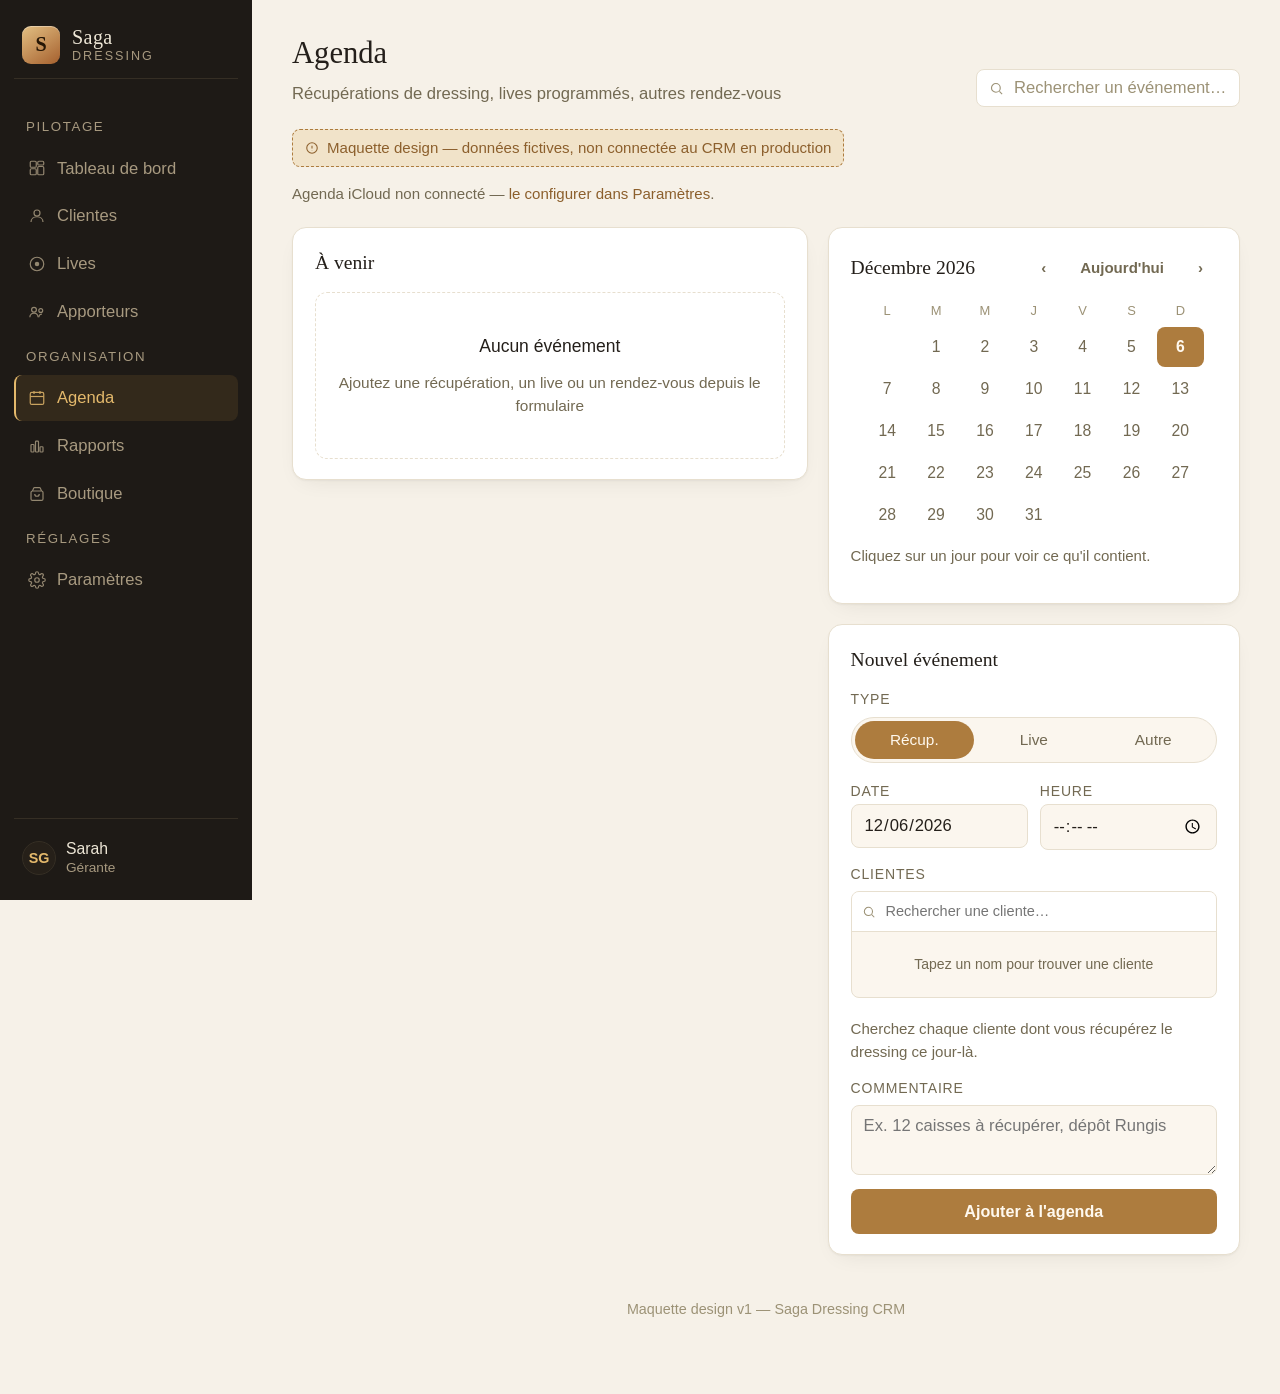
==== commit 6b8affad: "fix: mise en page équilibrée et vues par défaut utiles Mise en page - Tableau de bord : Notes et Age" ====
--- a/agenda.html
+++ b/agenda.html
@@ -92,7 +92,7 @@
                   <div class="picker-list" id="evtClientesList"></div>
                 </div>
                 <div class="picker-selection" id="evtClientesSelection"></div>
-                <span class="card-note" id="evtClientesNote">Tapez un nom pour la retrouver, puis cochez-la. Un live peut en regrouper plusieurs.</span>
+                <span class="card-note" id="evtClientesNote">Tapez un nom pour trouver une cliente, puis cochez-la. Seules les clientes retenues restent affichées.</span>
               </div>
 
               <div class="form-field" id="evtTitreField" style="display:none;">
@@ -245,23 +245,33 @@
 
   function libelleCliente(c) { return (c.nom || c.prenom) + ' (' + c.lettre + ')'; }
 
+  /* Avec cent clientes, tout afficher est inexploitable : la liste ne montre
+     que les clientes déjà retenues. Les autres se trouvent par la recherche. */
   function renderClientesPicker() {
     var q = document.getElementById('evtClientesSearch').value.trim().toLowerCase();
     var box = document.getElementById('evtClientesList');
-    var liste = sagaToutesClientes().filter(function (c) {
-      if (!q) return true;
-      return (c.prenom + ' ' + (c.nom || '') + ' ' + c.lettre).toLowerCase().indexOf(q) !== -1;
-    });
-
-    box.innerHTML = liste.length === 0
-      ? '<div class="picker-empty">' + (q ? 'Aucune cliente ne correspond à « ' + q + ' »' : 'Aucune cliente enregistrée') + '</div>'
-      : liste.map(function (c) {
-          var nom = libelleCliente(c);
-          var coche = clientesChoisies.indexOf(nom) !== -1 ? ' checked' : '';
-          return '<label class="check-row">' +
-            '<input type="checkbox" value="' + nom + '" data-cliente' + coche + ' onchange="basculerCliente(this)" />' +
-            '<span>' + nom + '</span></label>';
-        }).join('');
+
+    var liste = q
+      ? sagaToutesClientes().filter(function (c) {
+          return (c.prenom + ' ' + (c.nom || '') + ' ' + c.lettre).toLowerCase().indexOf(q) !== -1;
+        })
+      : sagaToutesClientes().filter(function (c) {
+          return clientesChoisies.indexOf(libelleCliente(c)) !== -1;
+        });
+
+    if (liste.length === 0) {
+      box.innerHTML = '<div class="picker-empty">' +
+        (q ? 'Aucune cliente ne correspond à « ' + q + ' »'
+           : 'Tapez un nom pour trouver une cliente') + '</div>';
+    } else {
+      box.innerHTML = liste.map(function (c) {
+        var nom = libelleCliente(c);
+        var coche = clientesChoisies.indexOf(nom) !== -1 ? ' checked' : '';
+        return '<label class="check-row">' +
+          '<input type="checkbox" value="' + nom + '" data-cliente' + coche + ' onchange="basculerCliente(this)" />' +
+          '<span>' + nom + '</span></label>';
+      }).join('');
+    }
     majSelection();
   }
 
@@ -305,8 +315,8 @@
     document.getElementById('evtClientesField').style.display = estAutre ? 'none' : 'flex';
     document.getElementById('evtTitreField').style.display = estAutre ? 'flex' : 'none';
     document.getElementById('evtClientesNote').textContent = typeActif() === 'Live'
-      ? 'Tapez un nom pour la retrouver, puis cochez-la. Un live peut en regrouper plusieurs.'
-      : 'Cochez chaque cliente dont vous récupérez le dressing ce jour-là.';
+      ? 'Cherchez une cliente puis cochez-la. Un live peut en regrouper plusieurs.'
+      : 'Cherchez chaque cliente dont vous récupérez le dressing ce jour-là.';
   }
 
   function modifierEvenement(id) {
--- a/style.css
+++ b/style.css
@@ -708,6 +708,58 @@
 .version-titre { font-size: 1rem; }
 .version-points { margin: 0; padding-left: 34px; color: var(--ink-muted); font-size: 0.9rem; line-height: 1.7; }
 
-/* Le logo du menu respire, sans cadre imposé */
-.brand-logo { justify-content: flex-start; padding: 2px 4px 16px; }
-.brand-logo img { max-height: 54px; }
+/* Le logo du menu occupe toute la largeur disponible : c'est l'identité
+   de la marque, elle doit être lisible d'un coup d'œil. */
+.brand-logo { display: block; padding: 4px 2px 18px; }
+.brand-logo img {
+  display: block;
+  width: 100%;
+  max-width: 100%;
+  max-height: 120px;
+  object-fit: contain;
+}
+
+/* ============================================================
+   Cartes d'indicateurs : elles s'adaptent à la place disponible
+   au lieu d'imposer une hauteur et une largeur fixes.
+   ============================================================ */
+.kpi-grid {
+  display: grid;
+  grid-template-columns: repeat(auto-fit, minmax(210px, 1fr));
+  gap: 14px;
+}
+.kpi-card { padding: 14px 16px; gap: 6px; }
+.kpi-value { font-size: clamp(1.35rem, 1.6vw + 0.7rem, 1.7rem); line-height: 1.15; }
+.kpi-label { font-size: 0.76rem; letter-spacing: 0.06em; }
+.kpi-delta { font-size: 0.8rem; line-height: 1.35; }
+.kpi-spark { height: 26px; }
+.kpi-icon { width: 26px; height: 26px; }
+
+/* Bandeau de statistiques d'un live : même logique */
+.stat-inline-row { flex-wrap: wrap; gap: 12px; }
+.stat-inline { flex: 1 1 170px; padding: 11px 14px; }
+.stat-inline .value { font-size: clamp(1rem, 1vw + 0.6rem, 1.2rem); }
+
+/* Sur grand écran, la grille respire sans devenir démesurée */
+@media (min-width: 1500px) {
+  .kpi-grid { grid-template-columns: repeat(4, 1fr); }
+}
+
+/* Note rattachée à une cliente */
+.note-cliente { color: var(--brand-strong); }
+.note-cliente:hover { text-decoration: underline; }
+#notesList { margin-top: 0; }
+
+/* ============================================================
+   Calendrier mensuel — les cases étaient carrées : dans un panneau
+   large, elles s'étiraient jusqu'à 80 px et le mois paraissait vide.
+   Hauteur fixe et largeur plafonnée pour rester compact et lisible.
+   ============================================================ */
+.calendar-mini { max-width: 340px; margin: 0 auto; gap: 2px; }
+.calendar-mini .day { aspect-ratio: auto; height: 40px; }
+.calendar-mini .day.has-event::after { bottom: 5px; }
+
+/* Les deux colonnes gardent une largeur comparable : à 1,7fr contre 1fr,
+   le panneau latéral devenait trop étroit et le principal trop vide. */
+.content-grid { grid-template-columns: 1.25fr 1fr; }
+@media (max-width: 1150px) { .content-grid { grid-template-columns: 1fr; } }
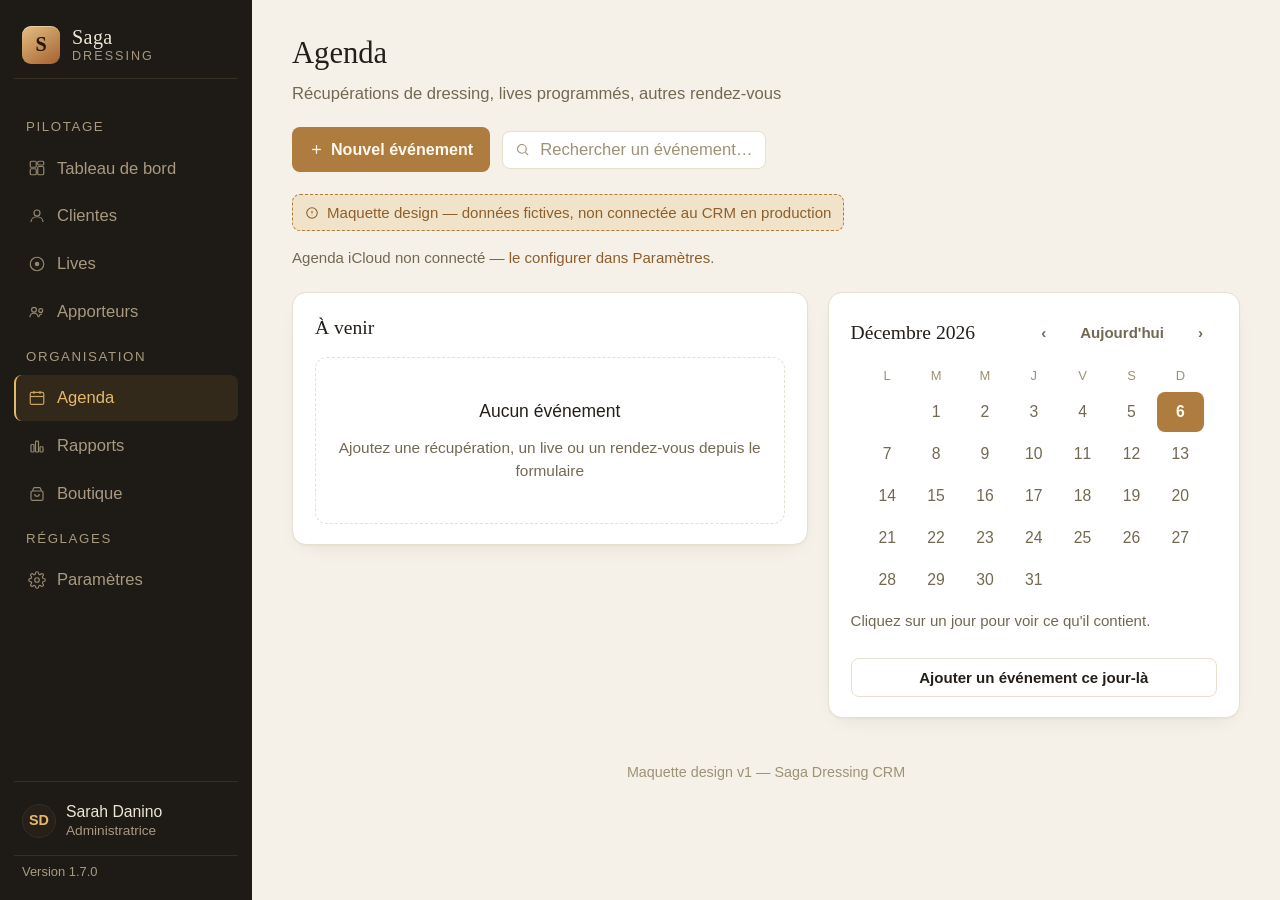
==== commit 75b7fe52: "feat: règle des giveaways conforme au contrat, agenda en fenêtre, lecture des chiffres Giveaways — l" ====
--- a/agenda.html
+++ b/agenda.html
@@ -17,6 +17,10 @@
           <p class="topbar-sub">Récupérations de dressing, lives programmés, autres rendez-vous</p>
         </div>
         <div class="topbar-actions">
+          <button class="btn btn-primary" onclick="ouvrirFenetreEvenement()">
+            <svg width="15" height="15" viewBox="0 0 24 24" fill="none" stroke="currentColor" stroke-width="2"><line x1="12" y1="5" x2="12" y2="19"/><line x1="5" y1="12" x2="19" y2="12"/></svg>
+            Nouvel événement
+          </button>
           <div class="search">
             <svg width="15" height="15" viewBox="0 0 24 24" fill="none" stroke="currentColor" stroke-width="1.8"><circle cx="11" cy="11" r="7"/><line x1="21" y1="21" x2="16.65" y2="16.65"/></svg>
             <input type="text" id="searchAgenda" placeholder="Rechercher un événement…" />
@@ -58,10 +62,22 @@
             </div>
             <div class="calendar-mini" id="calendrier"></div>
             <p class="card-note" style="margin-top:10px;">Cliquez sur un jour pour voir ce qu'il contient.</p>
-          </div>
-
-          <div class="panel">
-            <div class="panel-head"><h2 id="formTitre">Nouvel événement</h2></div>
+            <button class="btn btn-secondary btn-sm" style="width:100%; justify-content:center; margin-top:10px;"
+                    onclick="ouvrirFenetreEvenement()">Ajouter un événement ce jour-là</button>
+          </div>
+
+        </div>
+      </section>
+
+
+      <!-- Fenêtre de saisie d'un événement -->
+      <div class="modale" id="fenetreEvenement" style="display:none;">
+        <div class="modale-boite">
+          <div class="modale-tete">
+            <h2 id="formTitre">Nouvel événement</h2>
+            <button class="btn btn-ghost btn-sm" onclick="fermerFenetreEvenement()" aria-label="Fermer">✕</button>
+          </div>
+          <div class="modale-corps">
             <div class="form-grid">
               <div class="form-field">
                 <label class="form-label">Type</label>
@@ -109,9 +125,10 @@
                 <button class="btn btn-ghost" id="evtCancel" onclick="annulerEdition()" style="display:none;">Annuler</button>
               </div>
             </div>
+          
           </div>
         </div>
-      </section>
+      </div>
 
       <p class="footnote">Maquette design v1 — Saga Dressing CRM</p>
     </div>
@@ -172,7 +189,7 @@
           '<div class="agenda-title"><span class="agenda-kind">' + e.type + '</span>' + e.titre + '</div>' +
           '<div class="agenda-meta">' + meta + '</div>' +
         '</div>' +
-        '<div class="file-actions" style="margin-left:auto; white-space:nowrap;">' +
+        '<div class="file-actions agenda-actions">' +
           '<button class="btn btn-ghost btn-sm" onclick="modifierEvenement(\'' + e.id + '\')">Modifier</button>' +
           '<button class="btn btn-ghost btn-sm" onclick="supprimerEvenement(\'' + e.id + '\')">Supprimer</button>' +
         '</div>' +
@@ -318,6 +335,34 @@
       ? 'Cherchez une cliente puis cochez-la. Un live peut en regrouper plusieurs.'
       : 'Cherchez chaque cliente dont vous récupérez le dressing ce jour-là.';
   }
+
+  /* ============ Fenêtre de saisie ============
+     Le formulaire encombrait la colonne de droite en permanence ; il ne
+     s'ouvre plus que lorsqu'on en a besoin. */
+  function ouvrirFenetreEvenement(dateProposee) {
+    if (!enEdition) {
+      resetFormulaire();
+      document.getElementById('evtDate').value = dateProposee || jourSelectionne || sagaAujourdhui();
+    }
+    document.getElementById('fenetreEvenement').style.display = 'flex';
+    document.body.classList.add('modale-ouverte');
+  }
+
+  function fermerFenetreEvenement() {
+    document.getElementById('fenetreEvenement').style.display = 'none';
+    document.body.classList.remove('modale-ouverte');
+    enEdition = null;
+    resetFormulaire();
+  }
+
+  document.getElementById('fenetreEvenement').addEventListener('mousedown', function (e) {
+    if (e.target.id === 'fenetreEvenement') fermerFenetreEvenement();
+  });
+  document.addEventListener('keydown', function (e) {
+    if (e.key === 'Escape' && document.getElementById('fenetreEvenement').style.display === 'flex') {
+      fermerFenetreEvenement();
+    }
+  });
 
   function modifierEvenement(id) {
     var e = evenements.filter(function (x) { return x.id === id; })[0];
@@ -340,12 +385,11 @@
     document.getElementById('formTitre').textContent = "Modifier l'événement";
     document.getElementById('evtSubmit').textContent = 'Enregistrer les modifications';
     document.getElementById('evtCancel').style.display = '';
-  }
-
-  function annulerEdition() {
-    enEdition = null;
-    resetFormulaire();
-  }
+    document.getElementById('fenetreEvenement').style.display = 'flex';
+    document.body.classList.add('modale-ouverte');
+  }
+
+  function annulerEdition() { fermerFenetreEvenement(); }
 
   function resetFormulaire() {
     document.getElementById('evtComment').value = '';
@@ -392,8 +436,7 @@
     }
 
     persist();
-    enEdition = null;
-    resetFormulaire();
+    fermerFenetreEvenement();
     moisAffiche = new Date(date + 'T00:00:00');
     renderCalendrier();
     renderListe();
--- a/style.css
+++ b/style.css
@@ -763,3 +763,200 @@
    le panneau latéral devenait trop étroit et le principal trop vide. */
 .content-grid { grid-template-columns: 1.25fr 1fr; }
 @media (max-width: 1150px) { .content-grid { grid-template-columns: 1fr; } }
+
+/* Signale une valeur qui ne suit pas le filtre de période */
+.kpi-hors-periode {
+  display: inline-block; margin-left: 6px; padding: 1px 6px; border-radius: 4px;
+  background: var(--surface-alt); border: 1px solid var(--line);
+  color: var(--ink-faint); font-size: 0.66rem; letter-spacing: 0.02em; text-transform: none;
+}
+
+/* ============================================================
+   Téléphones et tablettes
+   Le menu latéral devient un tiroir, les grilles passent sur une
+   colonne, les tableaux défilent horizontalement dans leur cadre.
+   ============================================================ */
+
+.barre-mobile { display: none; }
+.voile { display: none; }
+
+@media (max-width: 900px) {
+
+  /* --- Barre fixe et tiroir --- */
+  .barre-mobile {
+    position: fixed; top: 0; left: 0; right: 0; z-index: 1000;
+    display: flex; align-items: center; gap: 12px;
+    height: 56px; padding: 0 12px;
+    background: var(--sidebar-bg); color: var(--sidebar-ink);
+    box-shadow: 0 1px 0 rgba(0,0,0,0.2);
+  }
+  .burger {
+    display: flex; align-items: center; justify-content: center;
+    width: 40px; height: 40px; flex-shrink: 0;
+    border: 0; border-radius: 10px; cursor: pointer;
+    background: transparent; color: var(--sidebar-ink);
+  }
+  .burger:active { background: var(--sidebar-bg-alt); }
+  .barre-mobile-logo { max-height: 34px; max-width: 150px; object-fit: contain; }
+  .barre-mobile-nom { font-size: 1.05rem; color: var(--sidebar-active-ink); }
+
+  .voile.actif {
+    display: block; position: fixed; inset: 0; z-index: 1001;
+    background: rgba(20,16,12,0.5);
+  }
+  body.menu-ouvert { overflow: hidden; }
+
+  .sidebar {
+    position: fixed; top: 0; left: 0; z-index: 1002;
+    width: 272px; max-width: 84vw; height: 100vh;
+    transform: translateX(-102%);
+    transition: transform 0.22s ease;
+    overflow-y: auto;
+  }
+  .sidebar.ouvert { transform: none; box-shadow: 0 0 40px rgba(0,0,0,0.4); }
+
+  /* --- Contenu --- */
+  .app { display: block; }
+  .main { padding: 70px 14px 44px; gap: 16px; }
+  .topbar { align-items: stretch; gap: 12px; }
+  .topbar h1 { font-size: 1.5rem; }
+  .topbar-actions { width: 100%; gap: 8px; }
+  .search { flex: 1; min-width: 0; padding: 10px 12px; }
+  .search input { width: 100%; font-size: 16px; }   /* évite le zoom iOS */
+
+  /* Les grilles passent sur une colonne */
+  .content-grid, .contrat-columns { grid-template-columns: 1fr; }
+  .kpi-grid { grid-template-columns: repeat(auto-fit, minmax(150px, 1fr)); gap: 10px; }
+  .kpi-card { padding: 12px 13px; }
+  .kpi-value { font-size: 1.45rem; }
+
+  .panel { padding: 15px 14px; }
+  .panel-head { flex-wrap: wrap; gap: 10px; }
+
+  /* Les tableaux défilent au doigt plutôt que de déborder */
+  .table-scroll {
+    overflow-x: auto; -webkit-overflow-scrolling: touch;
+    margin: 0 -14px; padding: 0 14px;
+  }
+  .table-scroll table { min-width: 620px; }
+
+  /* Boutons et champs à taille de doigt */
+  .btn { padding: 10px 14px; }
+  .btn-sm { padding: 8px 12px; }
+  .form-input, .form-select, .form-textarea { font-size: 16px; }   /* évite le zoom iOS */
+  .toggle-group { flex-wrap: wrap; }
+  .toggle-group button { flex: 1 1 auto; }
+
+  /* Formulaires en ligne : on empile */
+  .form-field[style*="flex-direction:row"] { flex-direction: column !important; }
+
+  /* Onglets défilants */
+  .tabs { overflow-x: auto; -webkit-overflow-scrolling: touch; flex-wrap: nowrap; }
+  .tab-item { white-space: nowrap; }
+
+  /* En-tête d'une fiche */
+  .detail-header { flex-direction: column; align-items: flex-start; gap: 12px; }
+  .detail-actions { width: 100%; flex-wrap: wrap; }
+  .detail-actions .btn { flex: 1 1 auto; justify-content: center; }
+  .avatar-lg { width: 54px; height: 54px; }
+
+  /* Calendriers */
+  .calendar-mini { max-width: 100%; }
+  .cal-pop { width: min(320px, calc(100vw - 24px)); }
+
+  /* Aperçu PDF en plein écran */
+  .pdf-modal { padding: 0; }
+  .pdf-modal-box { border-radius: 0; }
+  .pdf-modal-head { padding: 10px 12px; }
+  .pdf-modal-actions { width: 100%; }
+  .pdf-modal-actions .btn { flex: 1; justify-content: center; }
+
+  /* Divers */
+  .stat-inline { flex: 1 1 140px; }
+  .file-row, .doc-row { flex-wrap: wrap; }
+  .file-actions { width: 100%; }
+  .agenda-list li .file-actions { opacity: 1; }
+  .picker-list { max-height: 200px; }
+  .search-results { position: static; margin-top: 8px; max-height: 260px; }
+}
+
+/* Très petits écrans : une seule carte par ligne */
+@media (max-width: 430px) {
+  .kpi-grid { grid-template-columns: 1fr; }
+  .main { padding: 68px 11px 40px; }
+  .table-scroll { margin: 0 -11px; padding: 0 11px; }
+  .topbar h1 { font-size: 1.35rem; }
+}
+
+/* Un enfant de grille ou de flex refuse par défaut de passer sous la largeur
+   de son contenu : un tableau large repoussait donc toute la page au lieu de
+   défiler dans son cadre. min-width:0 rétablit le comportement attendu. */
+.content-grid > *, .side-col, .panel, .contrat-columns > *, .main { min-width: 0; }
+.table-scroll { max-width: 100%; }
+
+/* Actions d'un événement d'agenda : à droite sur grand écran,
+   sur leur propre ligne quand la place manque. */
+.agenda-actions { margin-left: auto; white-space: nowrap; }
+
+@media (max-width: 900px) {
+  .agenda-list li { flex-wrap: wrap; }
+  .agenda-actions { margin-left: 0; width: 100%; opacity: 1; }
+  .agenda-list li .file-actions { opacity: 1; }
+  .picker-search { padding: 10px; }
+  .picker-search input { font-size: 16px; }
+}
+
+/* Version du CRM, en pied de menu */
+.version-crm {
+  display: block; margin-top: 10px; padding: 6px 8px 0;
+  font-size: 0.74rem; color: var(--sidebar-ink-muted);
+  border-top: 1px solid var(--sidebar-line);
+}
+.version-crm:hover { color: var(--sidebar-active-ink); }
+
+/* ---------- Fenêtre modale générique ---------- */
+.modale {
+  position: fixed; inset: 0; z-index: 1005;
+  display: flex; align-items: center; justify-content: center; padding: 24px;
+  background: rgba(28,23,18,0.5);
+}
+.modale-boite {
+  background: var(--surface); border-radius: 14px;
+  width: min(560px, 100%); max-height: calc(100vh - 48px);
+  display: flex; flex-direction: column; overflow: hidden;
+  box-shadow: 0 24px 60px -18px rgba(0,0,0,0.45);
+}
+.modale-tete {
+  display: flex; align-items: center; justify-content: space-between; gap: 16px;
+  padding: 15px 18px; border-bottom: 1px solid var(--line); flex-shrink: 0;
+}
+.modale-corps { padding: 18px; overflow-y: auto; }
+body.modale-ouverte { overflow: hidden; }
+
+@media (max-width: 900px) {
+  .modale { padding: 0; align-items: flex-end; }
+  .modale-boite { width: 100%; max-height: 92vh; border-radius: 16px 16px 0 0; }
+}
+
+/* Barres du graphique : cliquables */
+.bar-chart .bar[data-semaine] { cursor: pointer; border-radius: 6px; }
+.bar-chart .bar[data-semaine]:hover .bar-fill,
+.bar-chart .bar[data-semaine]:focus-visible .bar-fill { background: var(--brand); }
+.bar-chart .bar[data-semaine]:focus-visible { outline: 2px solid var(--brand); outline-offset: 2px; }
+
+/* Sous-menus sur petit écran : le défilement doit se voir.
+   Un dégradé sur le bord droit signale qu'il reste des onglets. */
+@media (max-width: 900px) {
+  .panel:has(.tabs), .tabs-enveloppe { position: relative; }
+  .tabs {
+    scrollbar-width: none;
+    -ms-overflow-style: none;
+    scroll-snap-type: x proximity;
+    padding-right: 26px;
+    mask-image: linear-gradient(to right, #000 calc(100% - 26px), transparent 100%);
+    -webkit-mask-image: linear-gradient(to right, #000 calc(100% - 26px), transparent 100%);
+  }
+  .tabs::-webkit-scrollbar { display: none; }
+  .tab-item { scroll-snap-align: start; padding-left: 12px; padding-right: 12px; }
+  .tab-item.active { scroll-snap-align: center; }
+}
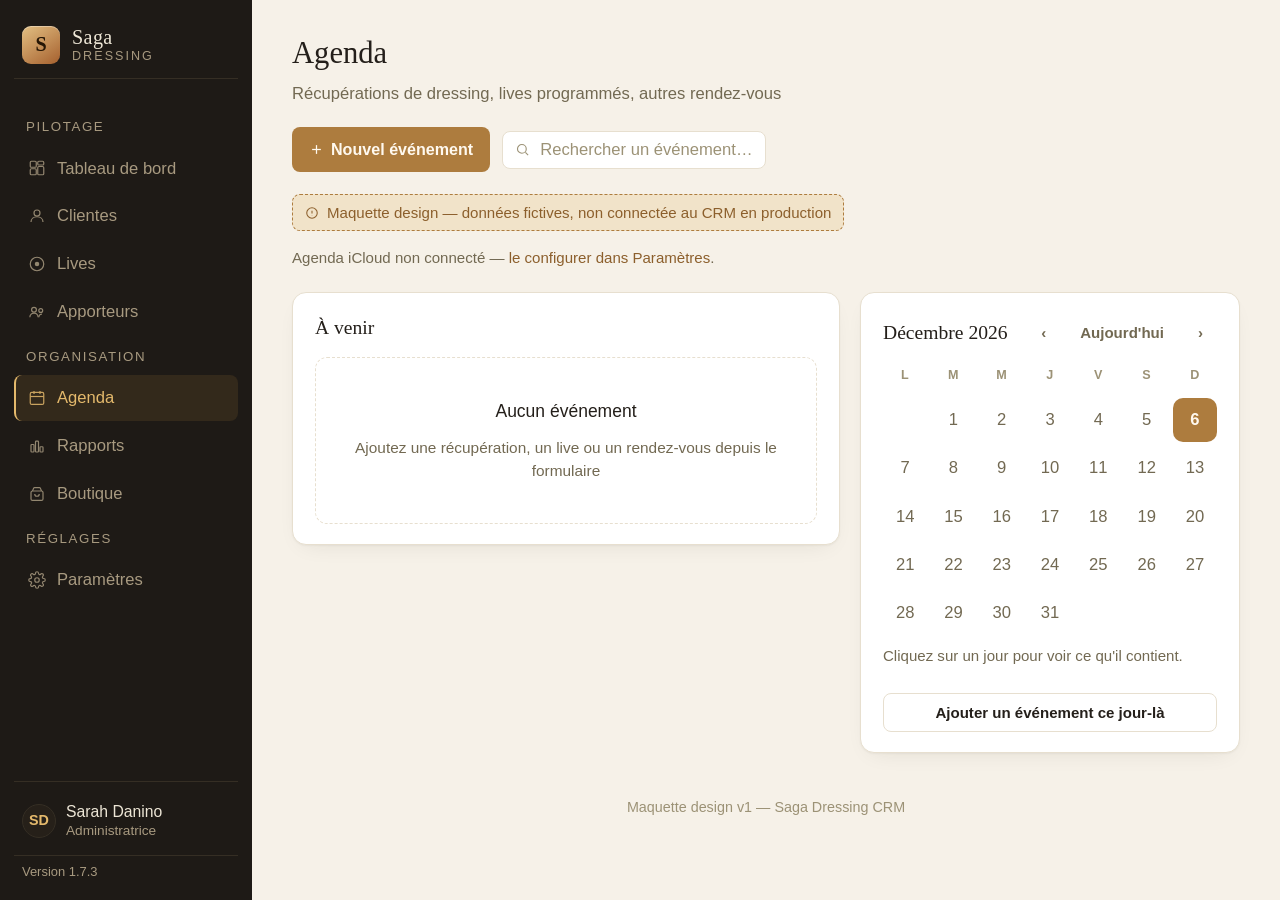
==== commit 33ec6139: "style: calendrier de l'agenda remis en proportion En corrigeant l'étirement des cases, je l'avais pl" ====
--- a/agenda.html
+++ b/agenda.html
@@ -37,7 +37,7 @@
         Agenda iCloud non connecté — <a href="parametres.html" style="color:var(--brand-strong);">le configurer dans Paramètres</a>.
       </p>
 
-      <section class="content-grid">
+      <section class="content-grid content-grid-agenda">
         <div class="panel">
           <div class="panel-head">
             <h2 id="listeTitre">À venir</h2>
--- a/style.css
+++ b/style.css
@@ -755,9 +755,8 @@
    large, elles s'étiraient jusqu'à 80 px et le mois paraissait vide.
    Hauteur fixe et largeur plafonnée pour rester compact et lisible.
    ============================================================ */
-.calendar-mini { max-width: 340px; margin: 0 auto; gap: 2px; }
-.calendar-mini .day { aspect-ratio: auto; height: 40px; }
-.calendar-mini .day.has-event::after { bottom: 5px; }
+.calendar-mini { max-width: none; margin: 0; gap: 4px; }
+.calendar-mini .day.has-event::after { bottom: 6px; }
 
 /* Les deux colonnes gardent une largeur comparable : à 1,7fr contre 1fr,
    le panneau latéral devenait trop étroit et le principal trop vide. */
@@ -960,3 +959,42 @@
   .tab-item { scroll-snap-align: start; padding-left: 12px; padding-right: 12px; }
   .tab-item.active { scroll-snap-align: center; }
 }
+
+/* Groupe de boutons précédé de son rôle : sans intitulé, deux séries
+   voisines aux libellés proches se confondaient. */
+.groupe-etiquete { display: flex; align-items: center; gap: 9px; flex-wrap: wrap; }
+.groupe-etiquette {
+  font-size: 0.72rem; text-transform: uppercase; letter-spacing: 0.07em;
+  color: var(--ink-faint); white-space: nowrap;
+}
+.ajout-note {
+  display: flex; flex-direction: column; gap: 10px; margin-bottom: 16px;
+  padding: 13px 14px; border: 1px solid var(--line); border-radius: 10px;
+  background: var(--surface-alt);
+}
+
+/* ============================================================
+   Calendrier mensuel de l'agenda
+   Il remplit désormais son panneau : la colonne est resserrée pour
+   qu'il garde des cases presque carrées, sans s'étirer ni flotter.
+   ============================================================ */
+.content-grid-agenda { grid-template-columns: minmax(0, 1.55fr) minmax(300px, 380px); }
+@media (max-width: 1150px) { .content-grid-agenda { grid-template-columns: 1fr; } }
+
+.calendar-mini { grid-template-columns: repeat(7, 1fr); gap: 4px; }
+.calendar-mini .dow {
+  font-size: 0.72rem; font-weight: 600; letter-spacing: 0.04em;
+  color: var(--ink-faint); text-align: center; padding-bottom: 8px;
+}
+.calendar-mini .day {
+  aspect-ratio: 1 / 1;
+  max-height: 52px;
+  font-size: 0.95rem;
+  border-radius: 10px;
+  transition: background 0.12s ease, color 0.12s ease;
+}
+.calendar-mini .day.has-event::after { width: 5px; height: 5px; }
+
+@media (max-width: 900px) {
+  .calendar-mini .day { max-height: 46px; }
+}
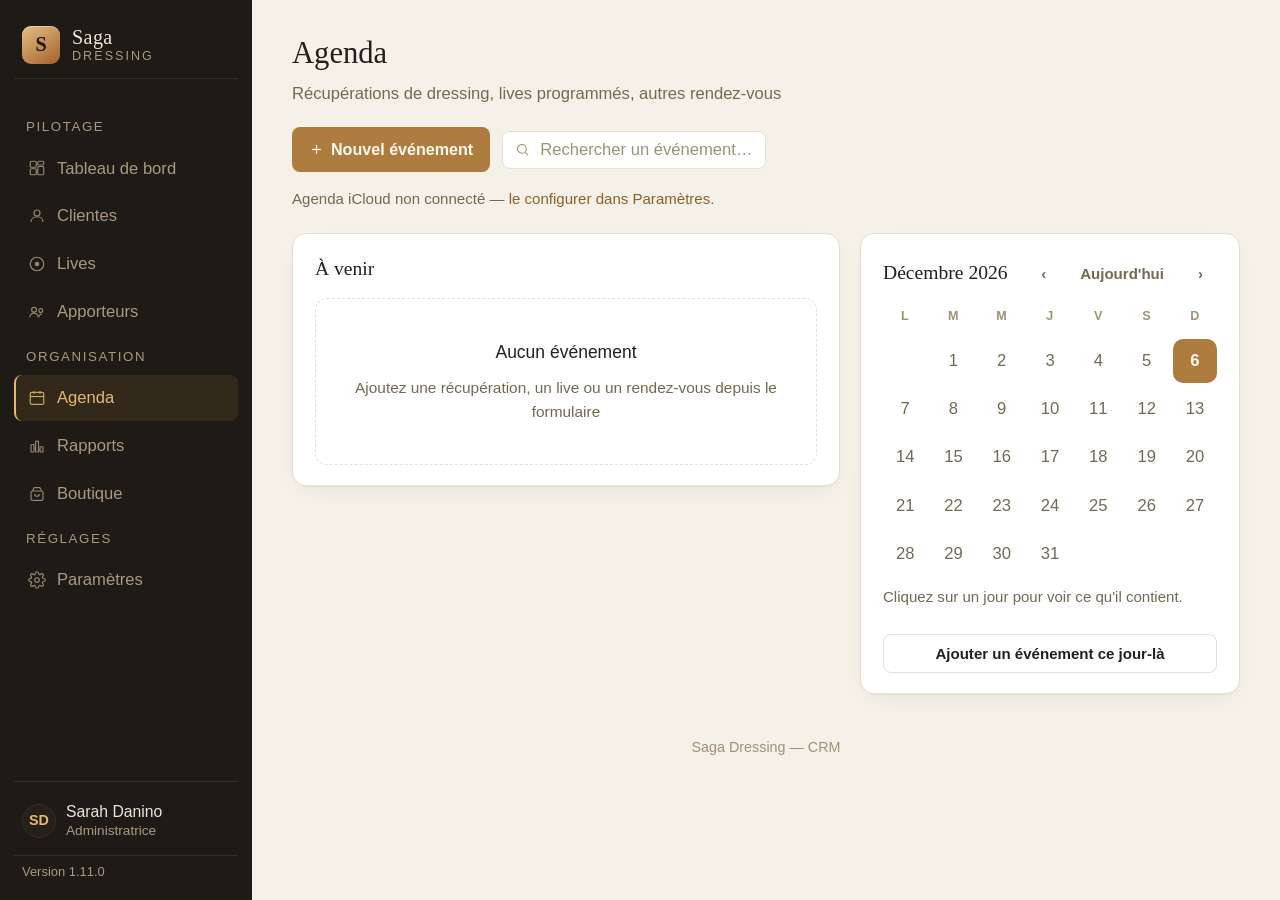
==== commit 7ef74954: "feat: plus aucune donnée d'exemple dans le CRM Avant la mise en production, tout ce qui était invent" ====
--- a/agenda.html
+++ b/agenda.html
@@ -3,7 +3,7 @@
 <head>
 <meta charset="UTF-8" />
 <meta name="viewport" content="width=device-width, initial-scale=1.0" />
-<title>Agenda — Saga Dressing (maquette)</title>
+<title>Agenda — Saga Dressing</title>
 <link rel="stylesheet" href="style.css" />
 </head>
 <body>
@@ -28,10 +28,6 @@
         </div>
       </header>
 
-      <div class="proto-badge">
-        <svg width="14" height="14" viewBox="0 0 24 24" fill="none" stroke="currentColor" stroke-width="1.8"><circle cx="12" cy="12" r="9"/><line x1="12" y1="8" x2="12" y2="13"/><circle cx="12" cy="16.3" r="0.6" fill="currentColor" stroke="none"/></svg>
-        Maquette design — données fictives, non connectée au CRM en production
-      </div>
 
       <p class="card-note" style="margin:-6px 0 0;">
         Agenda iCloud non connecté — <a href="parametres.html" style="color:var(--brand-strong);">le configurer dans Paramètres</a>.
@@ -130,7 +126,7 @@
         </div>
       </div>
 
-      <p class="footnote">Maquette design v1 — Saga Dressing CRM</p>
+      <p class="footnote">Saga Dressing — CRM</p>
     </div>
   </div>
 
